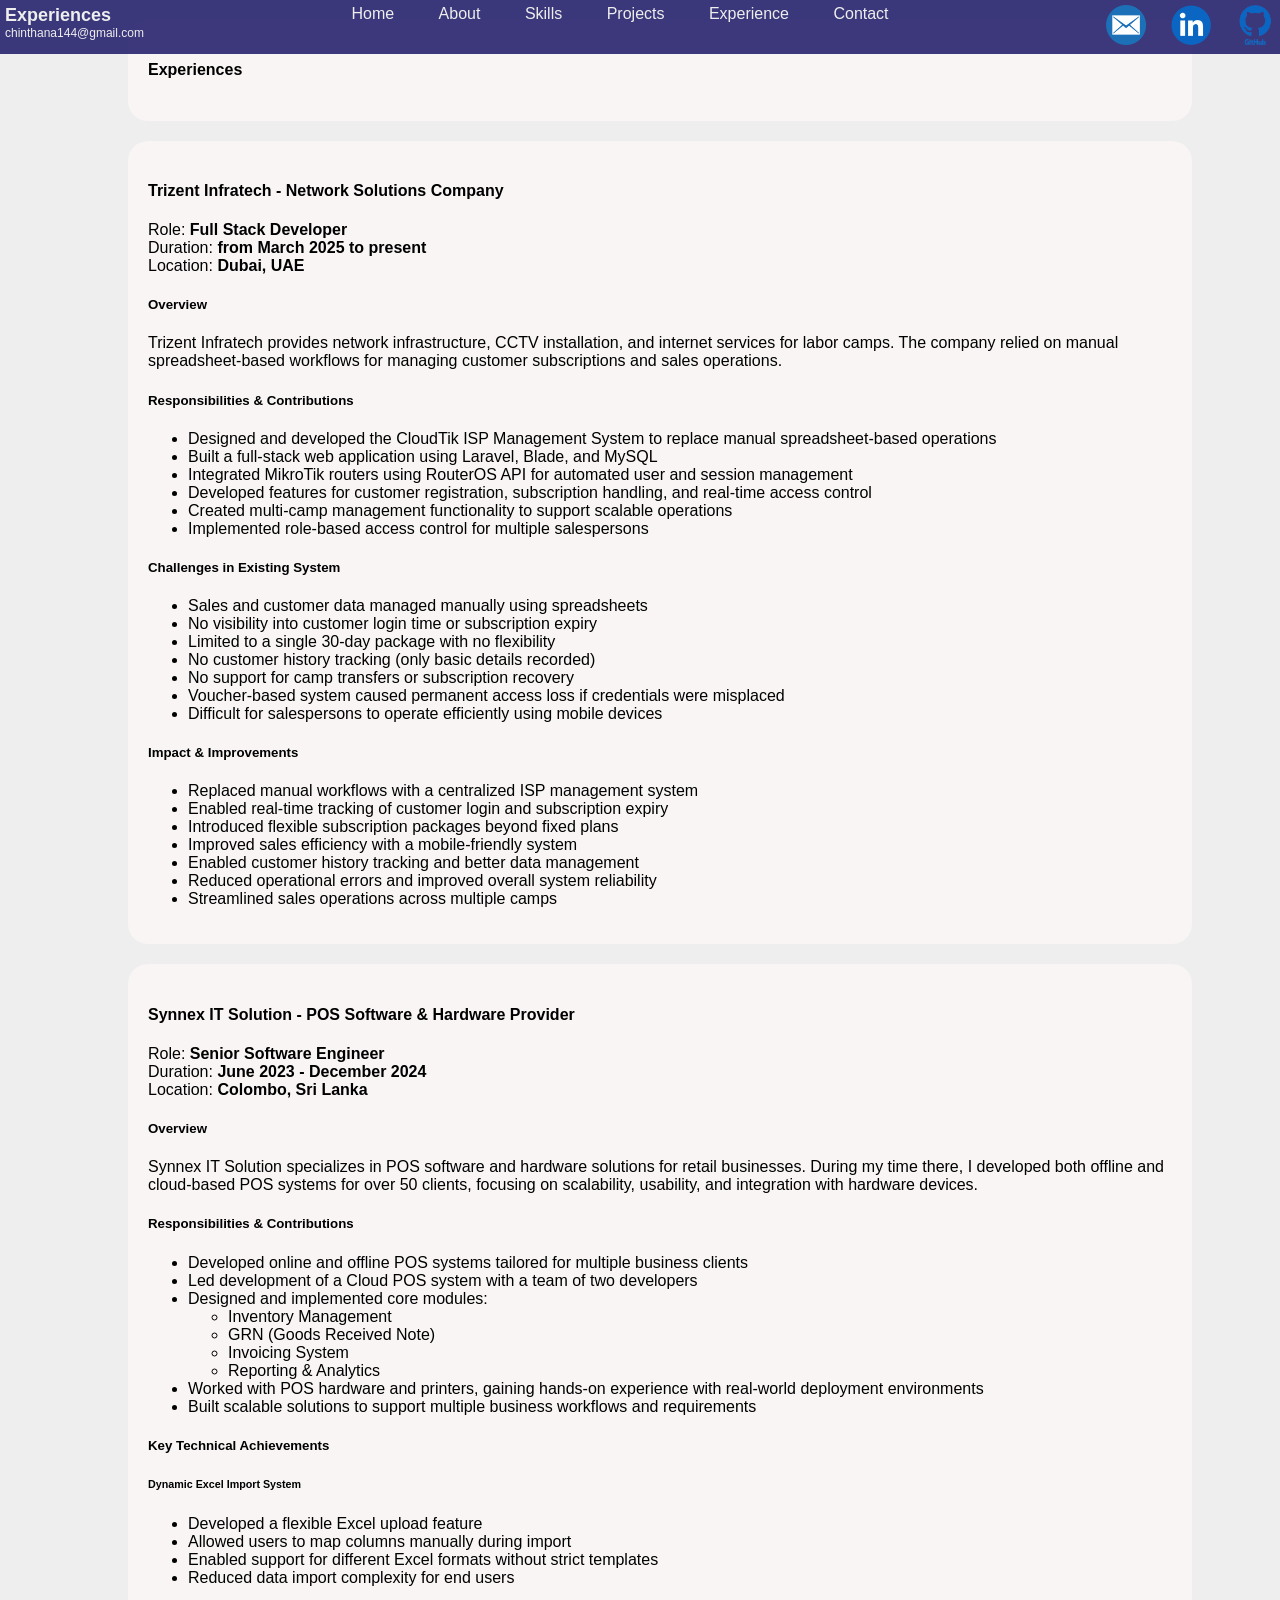
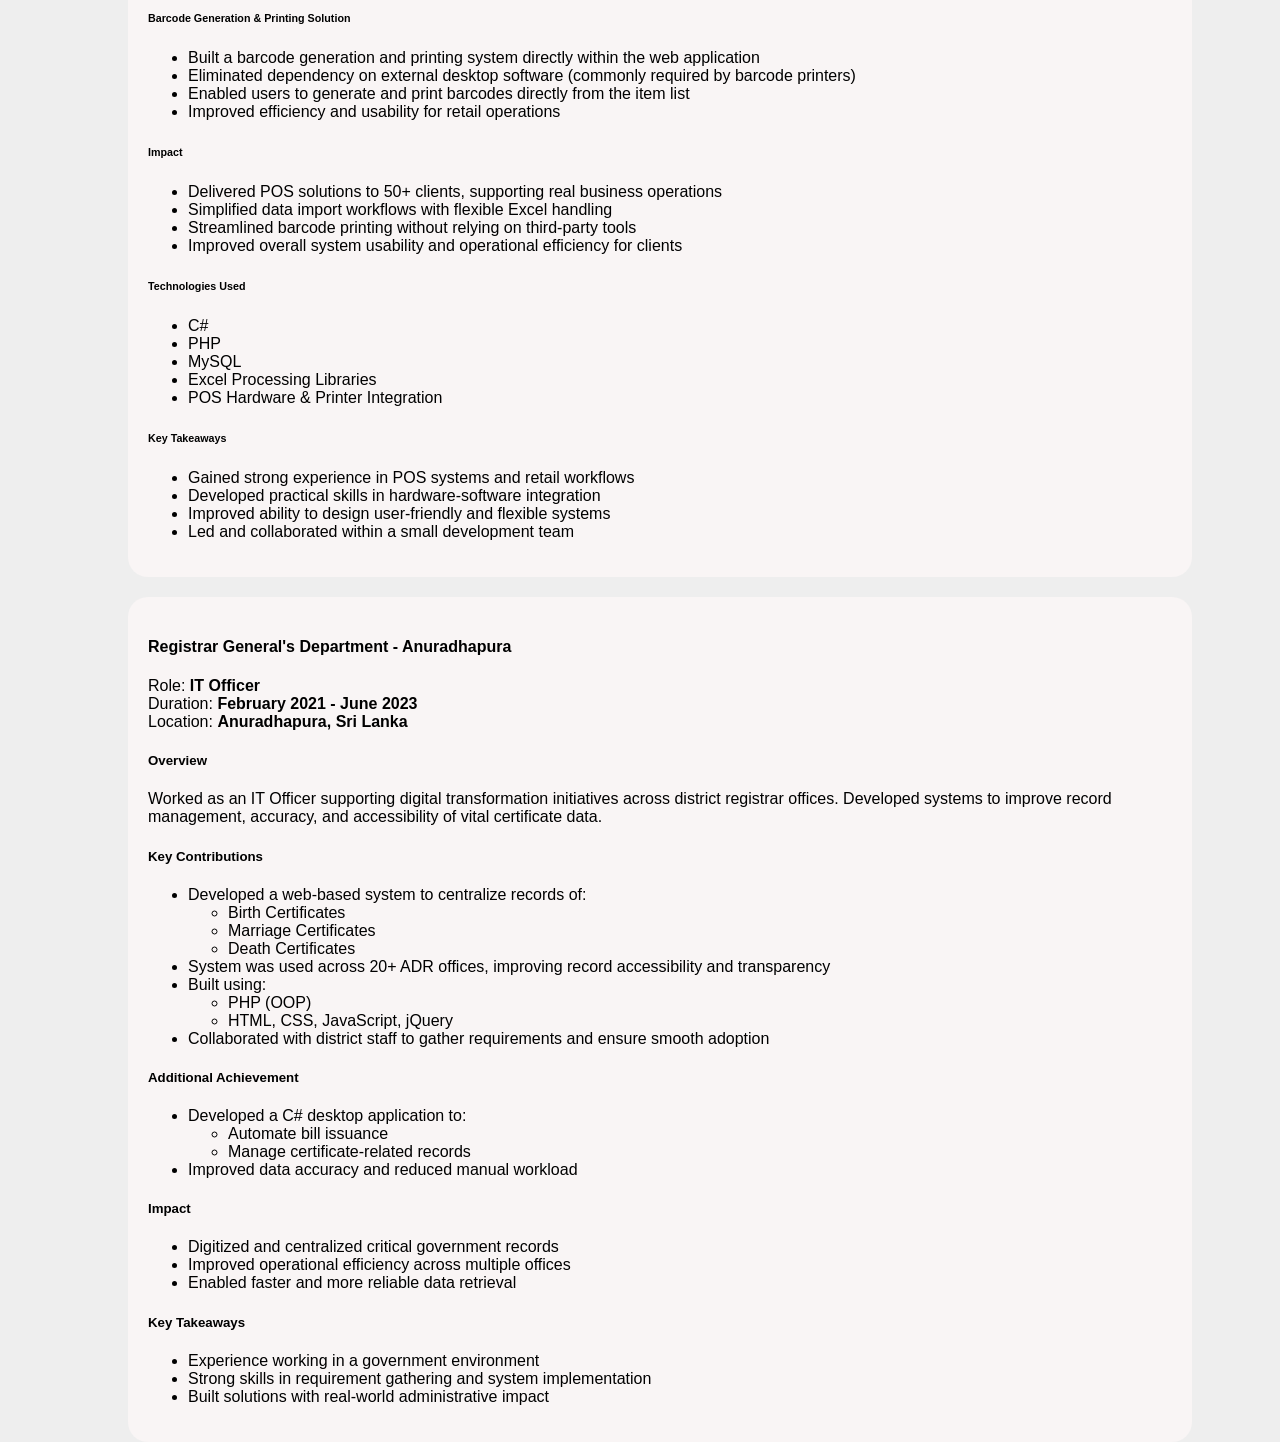
==== experiences.html @ 9c543143 "synnex & government experience" ====
<!DOCTYPE html>
<html lang="en">
<head>
    <meta charset="UTF-8">
    <meta name="viewport" content="width=device-width, initial-scale=1.0">
    <title>Chinthana's Experiences</title>

    <link rel="stylesheet" href="css/style.css">
</head>
<body>
    <!-- navigation bar -->
    <div id="nav_bar">
        <div>
            <h4 style="margin: 0; font-size: 18px;">Experiences</h4>
            <p style="margin: 0; font-size: 12px;">chinthana144@gmail.com</p>
        </div>
        <div>
            <a href="index.html" class="nav_link">Home</a>
            <a href="index.html#sec_about_me" class="nav_link">About</a>
            <a href="index.html#sec_skills" class="nav_link">Skills</a>
            <a href="projects.html" class="nav_link">Projects</a>
            <a href="experiences.html" class="nav_link">Experience</a>
            <a href="index.html#sec_contact" class="nav_link">Contact</a>
        </div>

        <div>
            <a href="mailto:chinthana144@gmail.com" class="nav_icon_link">
                <img src="assets/icons/email_icon.png" alt="linkedin icon">
            </a>
            <a href="https://www.linkedin.com/in/chinthana-edirisinghe-42399321a" class="nav_icon_link">
                <img src="assets/icons/linkedin_logo.png" alt="linkedin icon">
            </a>
            <a href="https://github.com/Chinthana144" class="nav_icon_link">
                <img src="assets/icons/github_logo.png" alt="github icon">
            </a>
        </div>
    </div>

    <section class="section">
         <h4>Experiences</h4>
    </section>

    <!-- trizent Section -->
    <section class="section" id="trizent_infratech">
        <div class="div_experiences">
            <h4>Trizent Infratech - Network Solutions Company</h4>
            <p>
                Role: <b>Full Stack Developer</b> <br>
                Duration: <b>from March 2025 to present</b><br>
                Location: <b>Dubai, UAE</b>
            </p>

            <h5>Overview</h5>
            <p>
                Trizent Infratech provides network infrastructure, CCTV installation, and internet services for labor camps. The company relied on manual spreadsheet-based workflows for managing customer subscriptions and sales operations.
            </p>

            <h5>Responsibilities & Contributions</h5>
            <ul>
                <li>Designed and developed the CloudTik ISP Management System to replace manual spreadsheet-based operations</li>
                <li>Built a full-stack web application using Laravel, Blade, and MySQL</li>
                <li>Integrated MikroTik routers using RouterOS API for automated user and session management</li>
                <li>Developed features for customer registration, subscription handling, and real-time access control</li>
                <li>Created multi-camp management functionality to support scalable operations</li>
                <li>Implemented role-based access control for multiple salespersons</li>
            </ul>

            <h5>Challenges in Existing System</h5>
            <ul>
                <li>Sales and customer data managed manually using spreadsheets</li>
                <li>No visibility into customer login time or subscription expiry</li>
                <li>Limited to a single 30-day package with no flexibility</li>
                <li>No customer history tracking (only basic details recorded)</li>
                <li>No support for camp transfers or subscription recovery</li>
                <li>Voucher-based system caused permanent access loss if credentials were misplaced</li>
                <li>Difficult for salespersons to operate efficiently using mobile devices</li>
            </ul>

            <h5>Impact & Improvements</h5>
            <ul>
                <li>Replaced manual workflows with a centralized ISP management system</li>
                <li>Enabled real-time tracking of customer login and subscription expiry</li>
                <li>Introduced flexible subscription packages beyond fixed plans</li>
                <li>Improved sales efficiency with a mobile-friendly system</li>
                <li>Enabled customer history tracking and better data management</li>
                <li>Reduced operational errors and improved overall system reliability</li>
                <li>Streamlined sales operations across multiple camps</li>
            </ul>
        </div>
    </section>

    <section class="section" id="synnex_pos">
        <div class="div_experience">
            <h4>Synnex IT Solution - POS Software & Hardware Provider</h4>
            <p>
                Role: <b>Senior Software Engineer</b> <br>
                Duration: <b>June 2023 - December 2024</b><br>
                Location: <b>Colombo, Sri Lanka</b>
            </p>

            <h5>Overview</h5>
            <p>
                Synnex IT Solution specializes in POS software and hardware solutions for retail businesses. During my time there, I developed both offline and cloud-based POS systems for over 50 clients, focusing on scalability, usability, and integration with hardware devices.
            </p>

            <h5>Responsibilities & Contributions</h5>
            <ul>
                <li>Developed online and offline POS systems tailored for multiple business clients</li>
                <li>Led development of a Cloud POS system with a team of two developers</li>
                <li>
                    Designed and implemented core modules:
                    <ul>
                        <li>Inventory Management</li>
                        <li>GRN (Goods Received Note)</li>
                        <li>Invoicing System</li>
                        <li>Reporting & Analytics</li>
                    </ul>
                </li>
                <li>Worked with POS hardware and printers, gaining hands-on experience with real-world deployment environments</li>
                <li>Built scalable solutions to support multiple business workflows and requirements</li>
            </ul>

            <h5>Key Technical Achievements</h5>
            <h6>Dynamic Excel Import System</h6>
            <ul>
                <li>Developed a flexible Excel upload feature</li>
                <li>Allowed users to map columns manually during import</li>
                <li>Enabled support for different Excel formats without strict templates</li>
                <li>Reduced data import complexity for end users</li>
            </ul>

            <h6>Barcode Generation & Printing Solution</h6>
            <ul>
                <li>Built a barcode generation and printing system directly within the web application</li>
                <li>Eliminated dependency on external desktop software (commonly required by barcode printers)</li>
                <li>Enabled users to generate and print barcodes directly from the item list</li>
                <li>Improved efficiency and usability for retail operations</li>
            </ul>

            <h6>Impact</h6>
            <ul>
                <li>Delivered POS solutions to 50+ clients, supporting real business operations</li>
                <li>Simplified data import workflows with flexible Excel handling</li>
                <li>Streamlined barcode printing without relying on third-party tools</li>
                <li>Improved overall system usability and operational efficiency for clients</li>
            </ul>

            <h6>Technologies Used</h6>
            <ul>
                <li>C#</li>
                <li>PHP</li>
                <li>MySQL</li>
                <li>Excel Processing Libraries</li>
                <li>POS Hardware & Printer Integration</li>
            </ul>

            <h6>Key Takeaways</h6>
            <ul>
                <li>Gained strong experience in POS systems and retail workflows</li>
                <li>Developed practical skills in hardware-software integration</li>
                <li>Improved ability to design user-friendly and flexible systems</li>
                <li>Led and collaborated within a small development team</li>
            </ul>
        </div>
    </section>

    <section class="section" id="registrar">
        <div class="div_experience">
            <h4>Registrar General's Department - Anuradhapura</h4>
            <p>
                Role: <b>IT Officer</b> <br>
                Duration: <b>February 2021 - June 2023</b><br>
                Location: <b>Anuradhapura, Sri Lanka</b>
            </p>

            <h5>Overview</h5>
            <p>
                Worked as an IT Officer supporting digital transformation initiatives across district registrar offices. Developed systems to improve record management, accuracy, and accessibility of vital certificate data.
            </p>

            <h5>Key Contributions</h5>
            <ul>
                <li>
                    Developed a web-based system to centralize records of:
                    <ul>
                        <li>Birth Certificates</li>
                        <li>Marriage Certificates</li>
                        <li>Death Certificates</li>
                    </ul>
                </li>
                <li>System was used across 20+ ADR offices, improving record accessibility and transparency</li>
                <li>
                    Built using:
                    <ul>
                        <li>PHP (OOP)</li>
                        <li>HTML, CSS, JavaScript, jQuery</li>
                    </ul>
                </li>
                <li>Collaborated with district staff to gather requirements and ensure smooth adoption</li>
            </ul>

            <h5>Additional Achievement</h5>
            <ul>
                <li>
                    Developed a C# desktop application to:
                    <ul>
                        <li>Automate bill issuance</li>
                        <li>Manage certificate-related records</li>
                    </ul>
                </li>
                <li>Improved data accuracy and reduced manual workload</li>
            </ul>

            <h5>Impact</h5>
            <ul>
                <li>Digitized and centralized critical government records</li>
                <li>Improved operational efficiency across multiple offices</li>
                <li>Enabled faster and more reliable data retrieval</li>
            </ul>

            <h5>Key Takeaways</h5>
            <ul>
                <li>Experience working in a government environment</li>
                <li>Strong skills in requirement gathering and system implementation</li>
                <li>Built solutions with real-world administrative impact</li>
            </ul>
        </div>
    </section>

    <script src="js/script.js"></script>
</body>
</html>
---- css/style.css ----
body{
    margin: 0;
    box-sizing: border-box;
    background-color: #eee;
    font-family: Arial, Helvetica, sans-serif;
}

#nav_bar{
    position: fixed;
    width: 100%;
    top: 0;
    display: flex;
    flex-direction: row;
    justify-content: space-between;
    padding: 5px;
    background-color: rgba(19, 15, 97, 0.82);
    color: #eee;
}

.nav_link{
    text-decoration: none;
    color: #eee;
    padding: 20px;
    transition: all 0.4s ease;
}
.nav_link:hover{
    background-color: rgba(39, 39, 161, 1);
}
.nav_icon_link{
    text-decoration: none;
    padding: 0 10px;
}
.nav_icon_link img{
    width: 40px;
    transition: 0.4s ease;
}
.nav_icon_link img:hover{
    transform: scale(1.1);
}

.section{
    width: 80%;
    margin-left: 10%;
    background-color: #f9f5f5;
    margin-top: 20px;
    /* border: 2px solid blue; */
    border-radius: 20px;
    padding: 20px;
    /* box-shadow: 0 10px 5px 0 gray; */
    transition: all 0.4s ease;
}
.section:hover{
    box-shadow: 0 4px 8px 0 gray;
}

/* common card */
.div_card{
    background-color: rgb(63, 63, 177);
    padding: 10px;
    border-radius: 10px;
    color: #efefef;
}


/* hero section */
#sec_hero{
    margin-top: 50px;
}

#div_hero{
    display: flex;
    flex-direction: row;
}
#hero_content{
    font-family: Arial, Helvetica, sans-serif;
    width: 80%;
    display: flex;
    flex-direction: column;
    justify-content: center;
}
.btn_link{
    text-decoration: none;
    color: #111;
    border: 2px solid black;
    padding: 10px 20px;
    border-radius: 10px;
}
#img_hero_profile{
    width: 100%;
    border-radius: 20%;
}
#hero_profile{
    width: 20%;
}

.div_title{
    display: flex;
    flex-direction: row;
    justify-content: space-between;
    padding: 0 10px;
}
.btn_primary{
    border: none;
    background-color: #007bff;
    color: #eee;
    padding: 5px 10px;
    border-radius: 5px;
}

/* --- skills section --- */
#sec_skills{
    margin-top: 20px;
    /* border: 2px solid blue; */
    border-radius: 20px;
    padding: 20px;
}

/* --- Image gallery --- */
.gallery {
  max-width: 800px;
  margin: auto;
  text-align: center;
}

.main-image img {
  width: 100%;
  border-radius: 10px;
  transition: opacity 0.3s ease-in-out;
  opacity: 1;
}

.main-image img.fade-out {
  opacity: 0;
}

#imageCaption {
  margin-top: 10px;
  font-size: 14px;
  color: #555;
}

.thumbnails {
  display: flex;
  gap: 10px;
  margin-top: 15px;
  justify-content: center;
  flex-wrap: wrap;
}

.thumbnails img {
  width: 100px;
  height: 70px;
  object-fit: cover;
  cursor: pointer;
  border-radius: 6px;
  opacity: 0.7;
  transition: 0.4s ease-in-out;
}

.thumbnails img:hover {
  opacity: 1;
  transform: scale(1.05);
}

.thumbnails img.active {
  border: 2px solid #007bff;
  opacity: 1;
}

/* --- footer --- */
#footer{
    position: fixed;
    bottom: 0;
    right: 5px;
    z-index: 100;
    font-size: 11px;
}
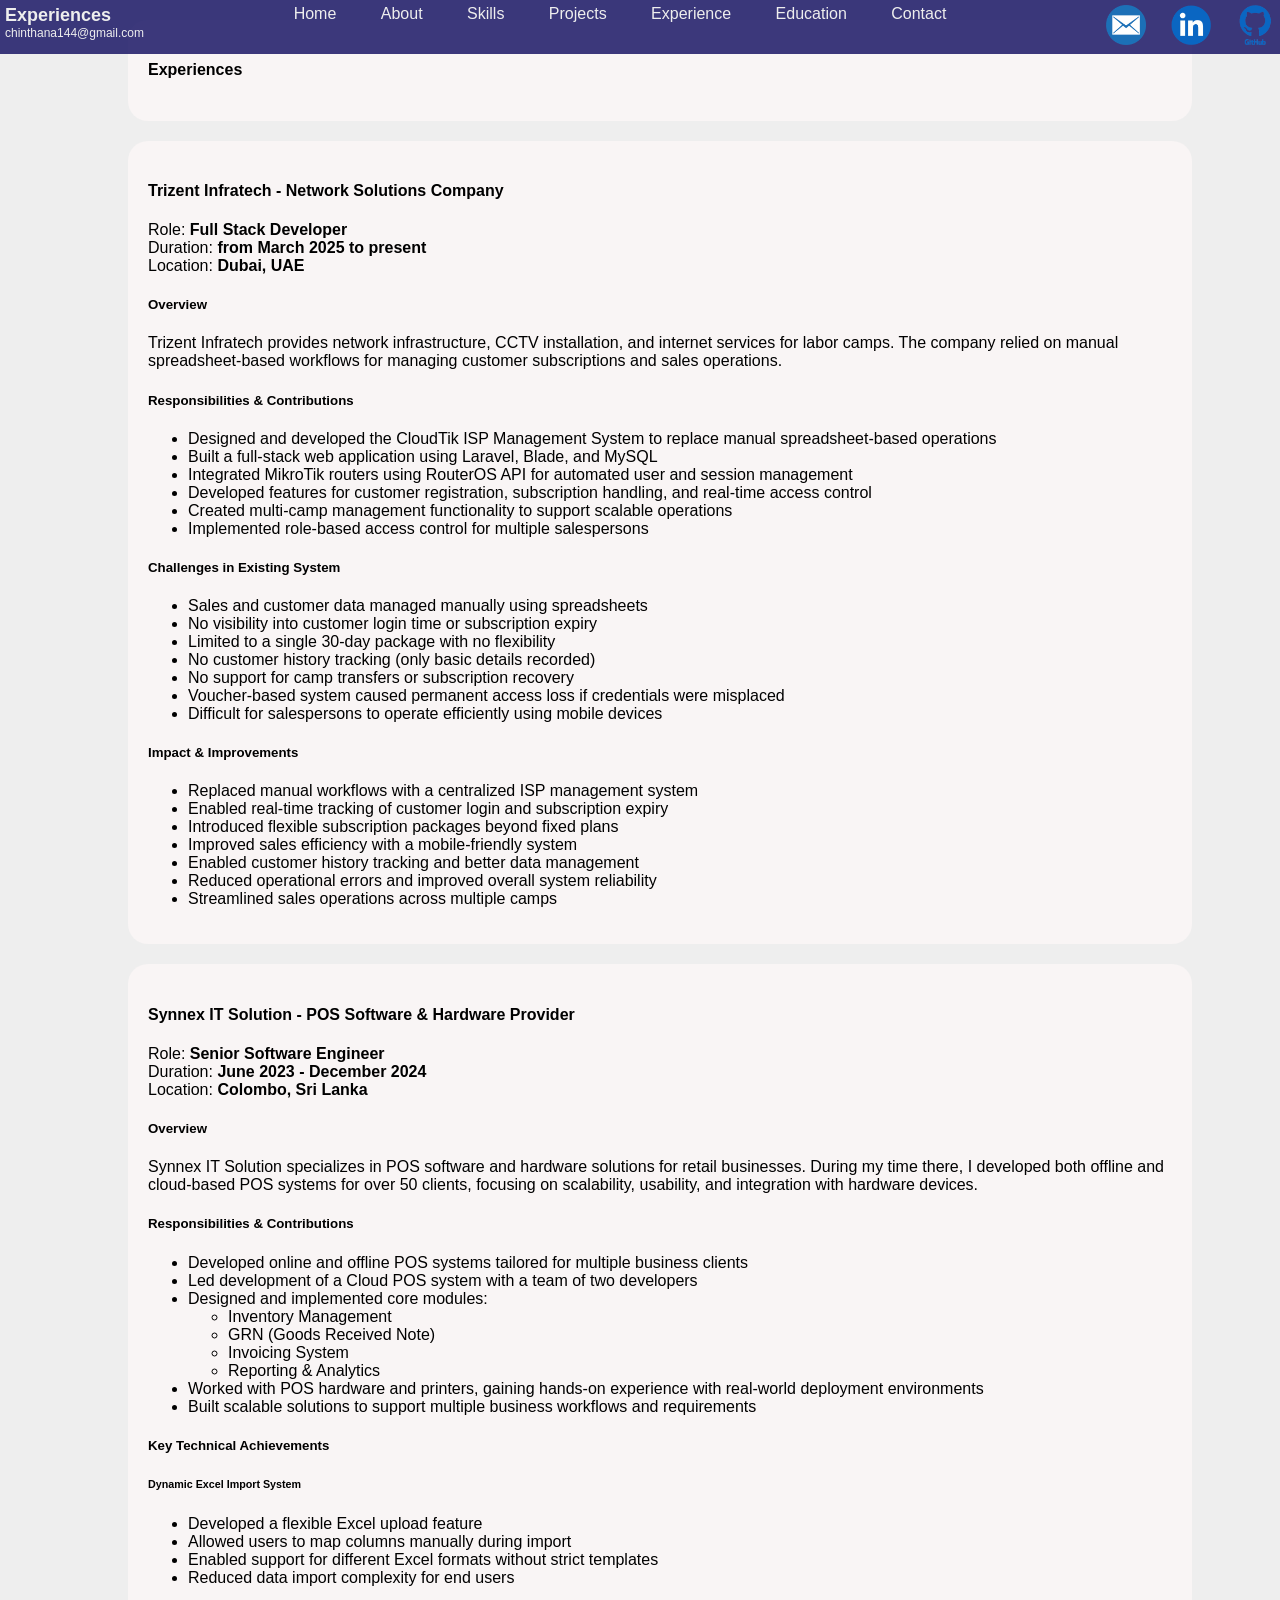
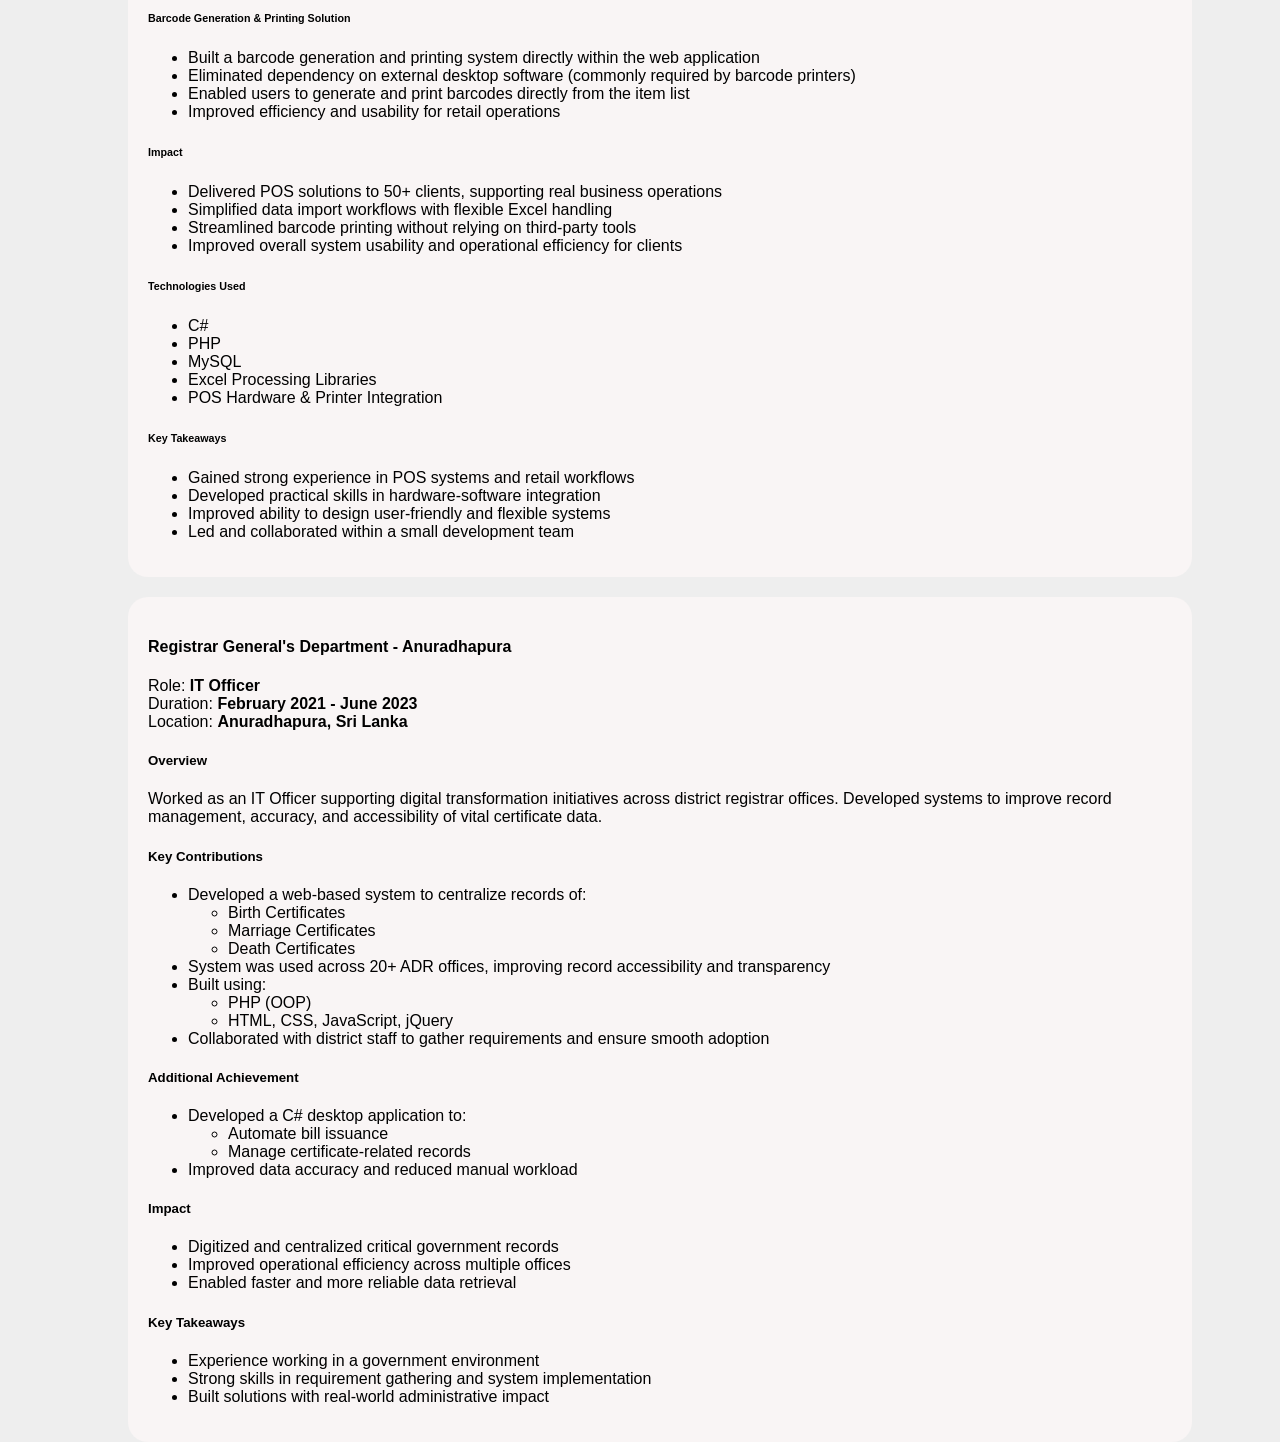
==== commit d766630d: "github links" ====
--- a/experiences.html
+++ b/experiences.html
@@ -20,6 +20,7 @@
             <a href="index.html#sec_skills" class="nav_link">Skills</a>
             <a href="projects.html" class="nav_link">Projects</a>
             <a href="experiences.html" class="nav_link">Experience</a>
+            <a href="index.html#sec_education" class="nav_link">Education</a>
             <a href="index.html#sec_contact" class="nav_link">Contact</a>
         </div>
 
--- a/css/style.css
+++ b/css/style.css
@@ -66,6 +66,11 @@
 #sec_hero{
     margin-top: 50px;
 }
+#img_cover_image{
+    position: absolute;
+    opacity: 0.3;
+    border-radius: 10px;
+}
 
 #div_hero{
     display: flex;
@@ -84,7 +89,13 @@
     border: 2px solid black;
     padding: 10px 20px;
     border-radius: 10px;
+    cursor: pointer;
+    transition: all 0.4s ease;
 }
+.btn_link:hover{
+    background-color: rgba(20, 15, 97, 0.3);
+}
+
 #img_hero_profile{
     width: 100%;
     border-radius: 20%;
@@ -104,7 +115,11 @@
     background-color: #007bff;
     color: #eee;
     padding: 5px 10px;
-    border-radius: 5px;
+    cursor: pointer;
+    border-radius: 5px;transition: all 0.4s ease;
+}
+.btn_primary:hover{
+    background-color: #0467d0;
 }
 
 /* --- skills section --- */
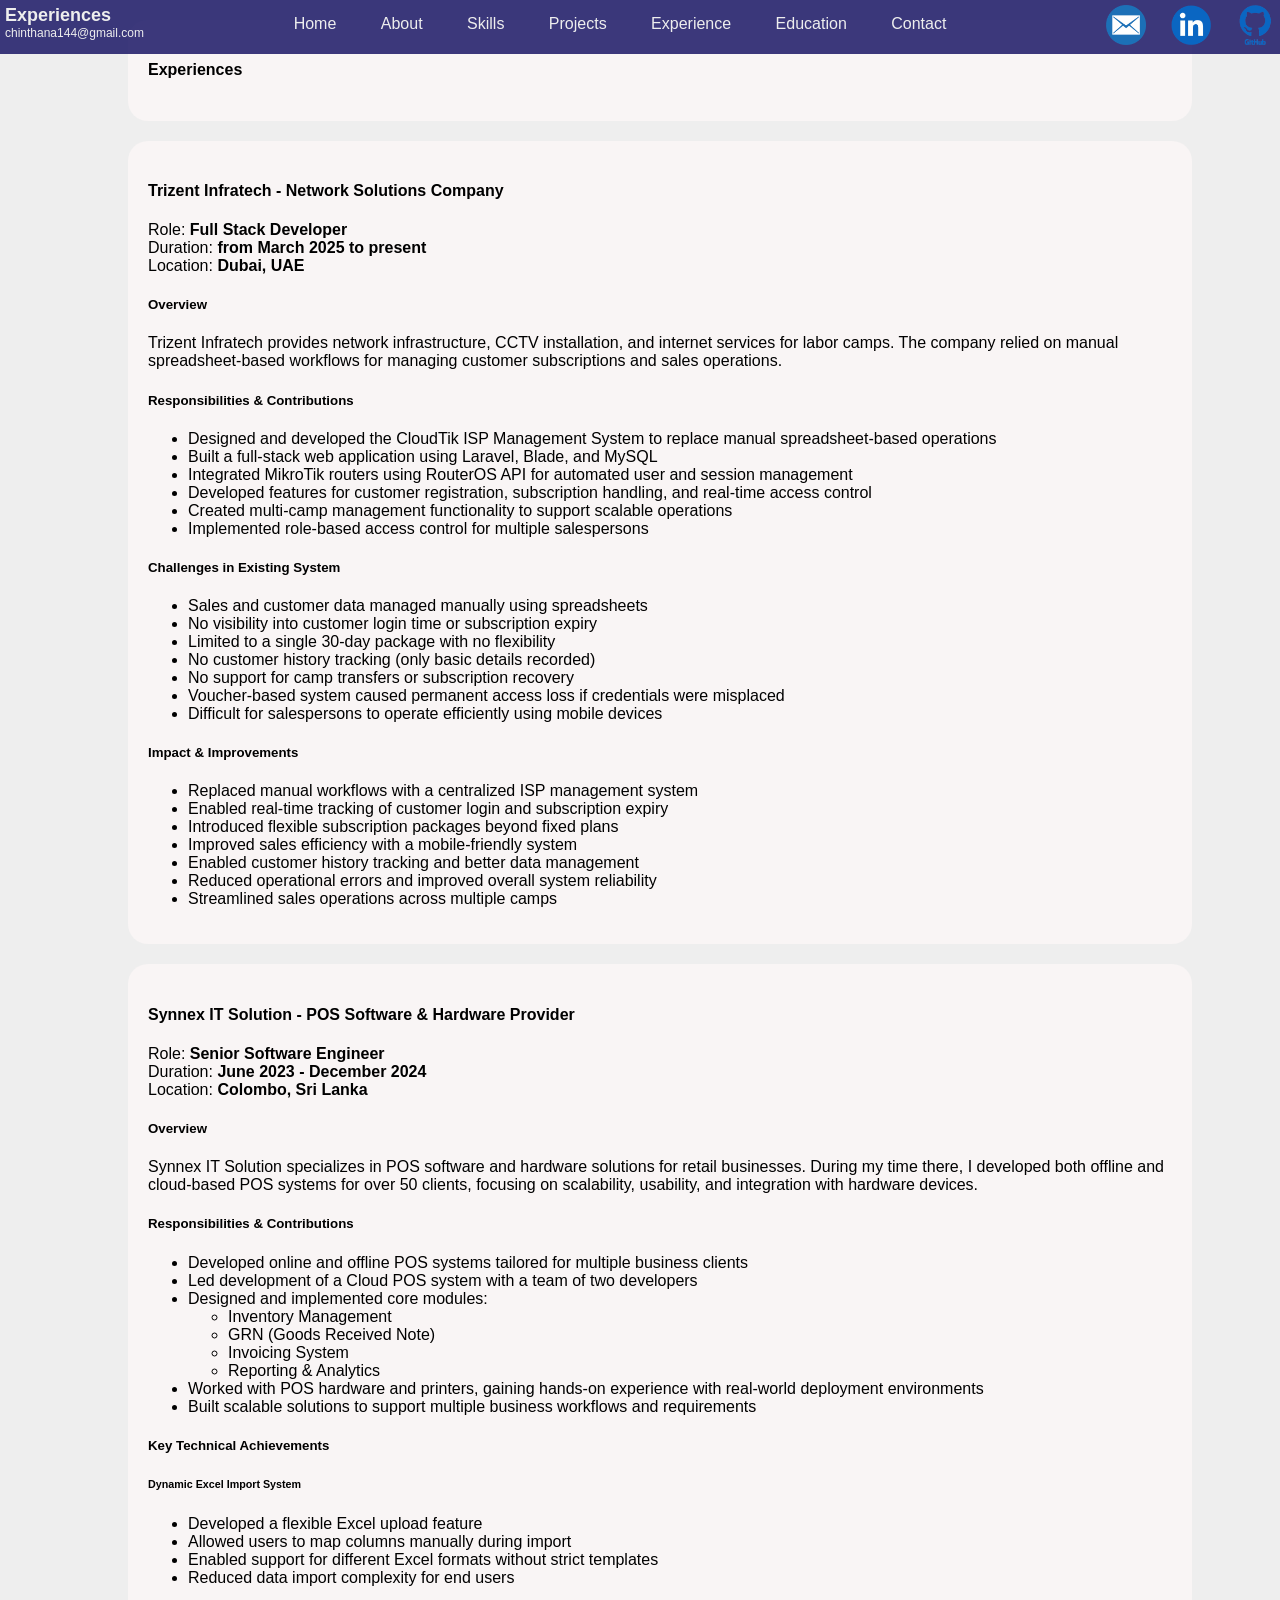
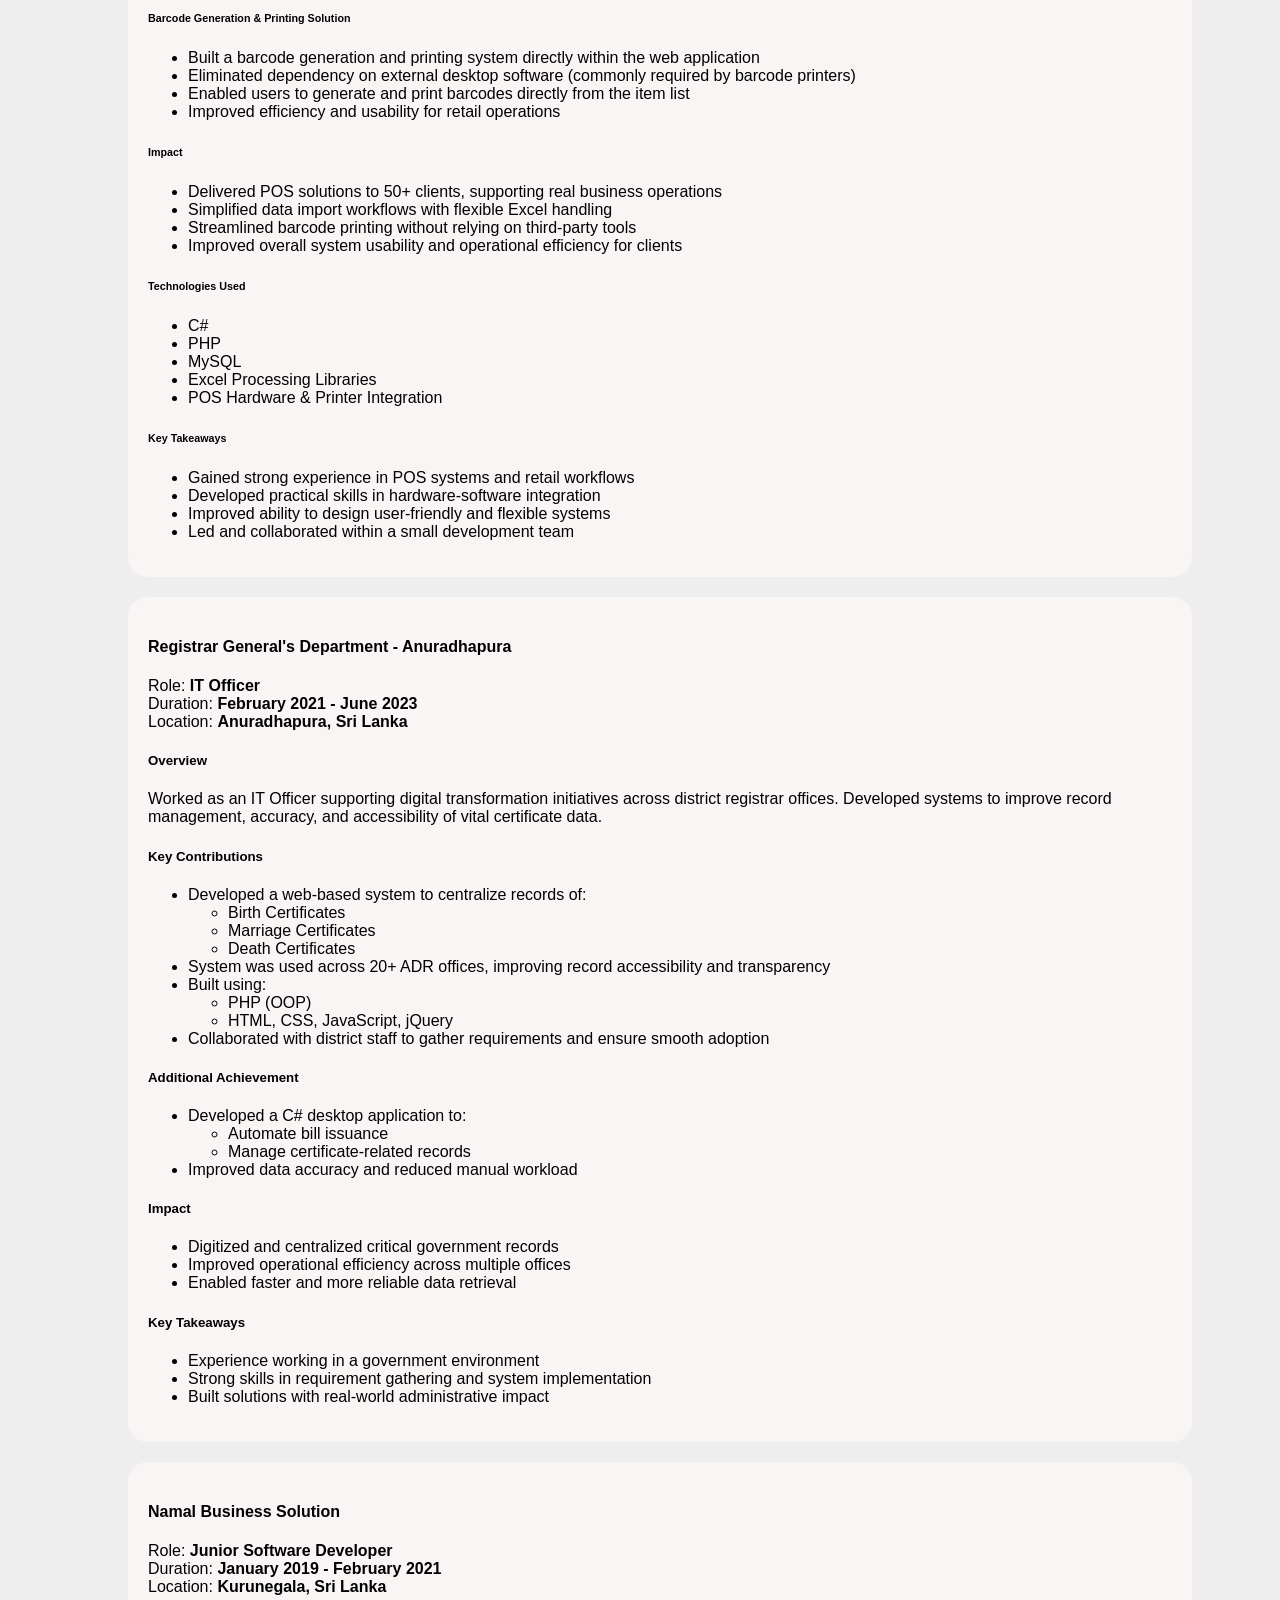
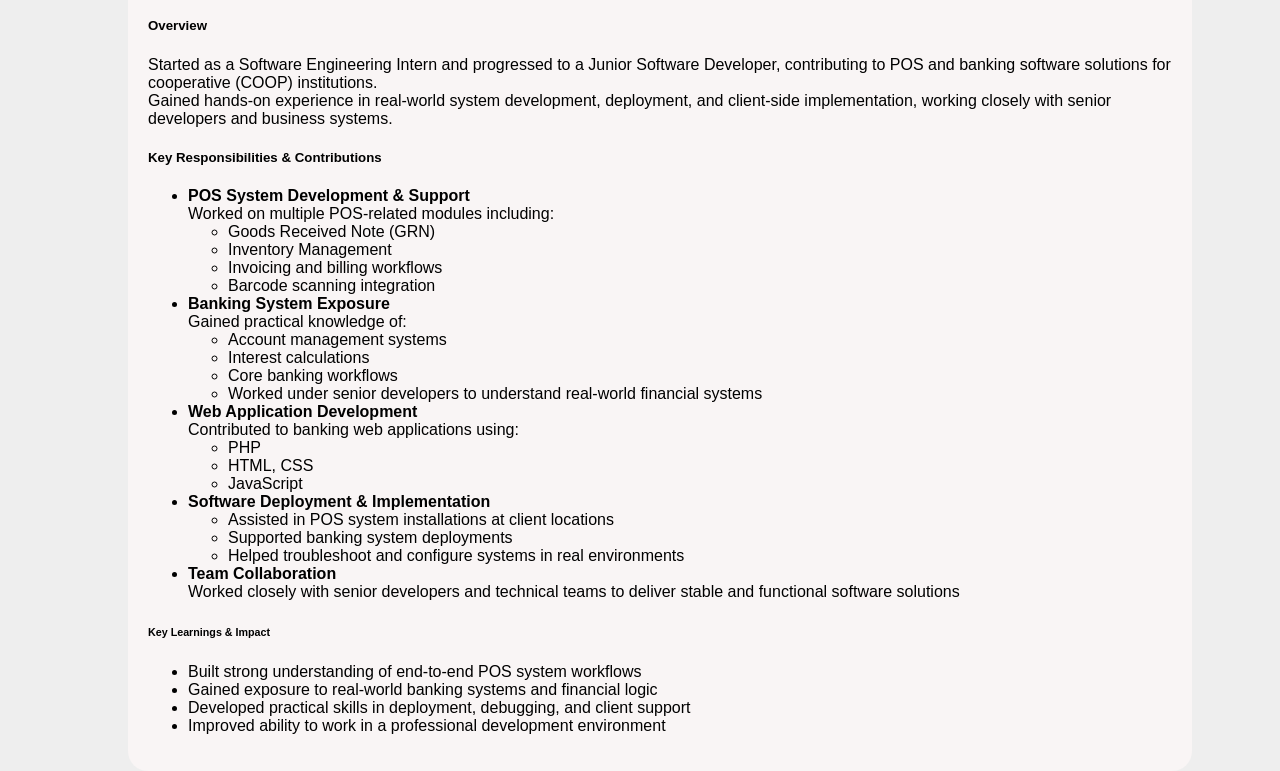
==== commit 181253f8: "reponsive design" ====
--- a/experiences.html
+++ b/experiences.html
@@ -10,11 +10,13 @@
 <body>
     <!-- navigation bar -->
     <div id="nav_bar">
-        <div>
+        <button id="btn_menu" onclick="toggleNavBar()">Menu</button>
+
+        <div id="nav_title">
             <h4 style="margin: 0; font-size: 18px;">Experiences</h4>
             <p style="margin: 0; font-size: 12px;">chinthana144@gmail.com</p>
         </div>
-        <div>
+        <div id="nav_items">
             <a href="index.html" class="nav_link">Home</a>
             <a href="index.html#sec_about_me" class="nav_link">About</a>
             <a href="index.html#sec_skills" class="nav_link">Skills</a>
@@ -24,7 +26,7 @@
             <a href="index.html#sec_contact" class="nav_link">Contact</a>
         </div>
 
-        <div>
+        <div id="nav_ref">
             <a href="mailto:chinthana144@gmail.com" class="nav_icon_link">
                 <img src="assets/icons/email_icon.png" alt="linkedin icon">
             </a>
@@ -228,6 +230,78 @@
         </div>
     </section>
 
+    <!-- Namal business solutions -->
+    <section class="section" >
+        <div class="div_experience">
+            <h4>Namal Business Solution</h4>
+            <p>
+                Role: <b>Junior Software Developer</b> <br>
+                Duration: <b>January 2019 - February 2021</b><br>
+                Location: <b>Kurunegala, Sri Lanka</b>
+            </p>
+
+            <h5>Overview</h5>
+            <p>
+                Started as a Software Engineering Intern and progressed to a Junior Software Developer, contributing to POS and banking software solutions for cooperative (COOP) institutions.
+                <br>
+                Gained hands-on experience in real-world system development, deployment, and client-side implementation, working closely with senior developers and business systems.
+            </p>
+
+            <h5>Key Responsibilities & Contributions</h5>
+            <ul>
+                <li>
+                    <b>POS System Development & Support</b><br>
+                    Worked on multiple POS-related modules including:
+                    <ul>
+                        <li>Goods Received Note (GRN)</li>
+                        <li>Inventory Management</li>
+                        <li>Invoicing and billing workflows</li>
+                        <li>Barcode scanning integration</li>
+                    </ul>
+                </li>
+                <li>
+                    <b>Banking System Exposure</b><br>
+                    Gained practical knowledge of:
+                    <ul>
+                        <li>Account management systems</li>
+                        <li>Interest calculations</li>
+                        <li>Core banking workflows</li>
+                        <li>Worked under senior developers to understand real-world financial systems</li>
+                    </ul>
+                </li>
+                <li>
+                    <b>Web Application Development</b> <br>
+                    Contributed to banking web applications using:
+                    <ul>
+                        <li>PHP</li>
+                        <li>HTML, CSS</li>
+                        <li>JavaScript</li>
+                    </ul>
+                </li>
+                <li>
+                    <b>Software Deployment & Implementation</b>
+                    <ul>
+                        <li>Assisted in POS system installations at client locations</li>
+                        <li>Supported banking system deployments</li>
+                        <li>Helped troubleshoot and configure systems in real environments</li>
+                    </ul>
+                </li>
+                <li>
+                    <b>Team Collaboration</b><br>
+                    Worked closely with senior developers and technical teams to deliver stable and functional software solutions
+                </li>
+            </ul>
+
+            <h6>Key Learnings & Impact</h6>
+            <ul>
+                <li>Built strong understanding of end-to-end POS system workflows
+                <li>Gained exposure to real-world banking systems and financial logic
+                <li>Developed practical skills in deployment, debugging, and client support
+                <li>Improved ability to work in a professional development environment</li>
+            </ul>
+        </div>
+    </section>
+
     <script src="js/script.js"></script>
 </body>
 </html>
--- a/css/style.css
+++ b/css/style.css
@@ -16,11 +16,20 @@
     background-color: rgba(19, 15, 97, 0.82);
     color: #eee;
 }
-
+#btn_menu{
+    display: none;
+    border: none;
+    background-color: #0467d0;
+    color: #eee;
+    border-radius: 5px;
+}
+#nav_items{
+    margin-top: 10px;
+}
 .nav_link{
     text-decoration: none;
     color: #eee;
-    padding: 20px;
+    padding: 10px 20px;
     transition: all 0.4s ease;
 }
 .nav_link:hover{
@@ -70,6 +79,7 @@
     position: absolute;
     opacity: 0.3;
     border-radius: 10px;
+    overflow: hidden;
 }
 
 #div_hero{
@@ -189,4 +199,65 @@
     right: 5px;
     z-index: 100;
     font-size: 11px;
-}+}
+
+/* --- Responsive Design --- */
+@media (max-width: 600px){
+    /* navigation bar */
+    #nav_title{
+        display: block;
+        justify-content: end;
+        text-align: end;
+    }
+    #nav_ref{
+        display: none;
+    }
+    #btn_menu{
+        display: block;
+    }
+    #nav_items{
+        display: none;
+        position: fixed;
+        right: 0;
+        top: 0;
+        margin-top: 0;
+        width: 40%;
+        background-color: rgba(19, 15, 97, 1);
+        z-index: 300;
+    }
+    .nav_link{
+        text-decoration: none;
+        color: #eee;
+        padding: 10px;
+        transition: all 0.4s ease;
+    }
+
+    #img_cover_image{
+        display: none;
+    }
+    .section{
+        width: 100%;
+        margin: 10px 0;
+    }
+
+    .gallery{
+        width: 90%;
+        margin-left: 5%;
+    }
+    .thumbnails{
+        display: flex;
+        flex-direction: row;
+        flex-wrap: nowrap;
+        overflow-x: scroll;
+        justify-content: start;
+    }
+    .thumbnails img{
+        width: 60px;
+        height: auto;
+    }
+
+    #sec_projects{
+        display: flex;
+        flex-direction: column;
+    }
+}/* responsive for mobile */
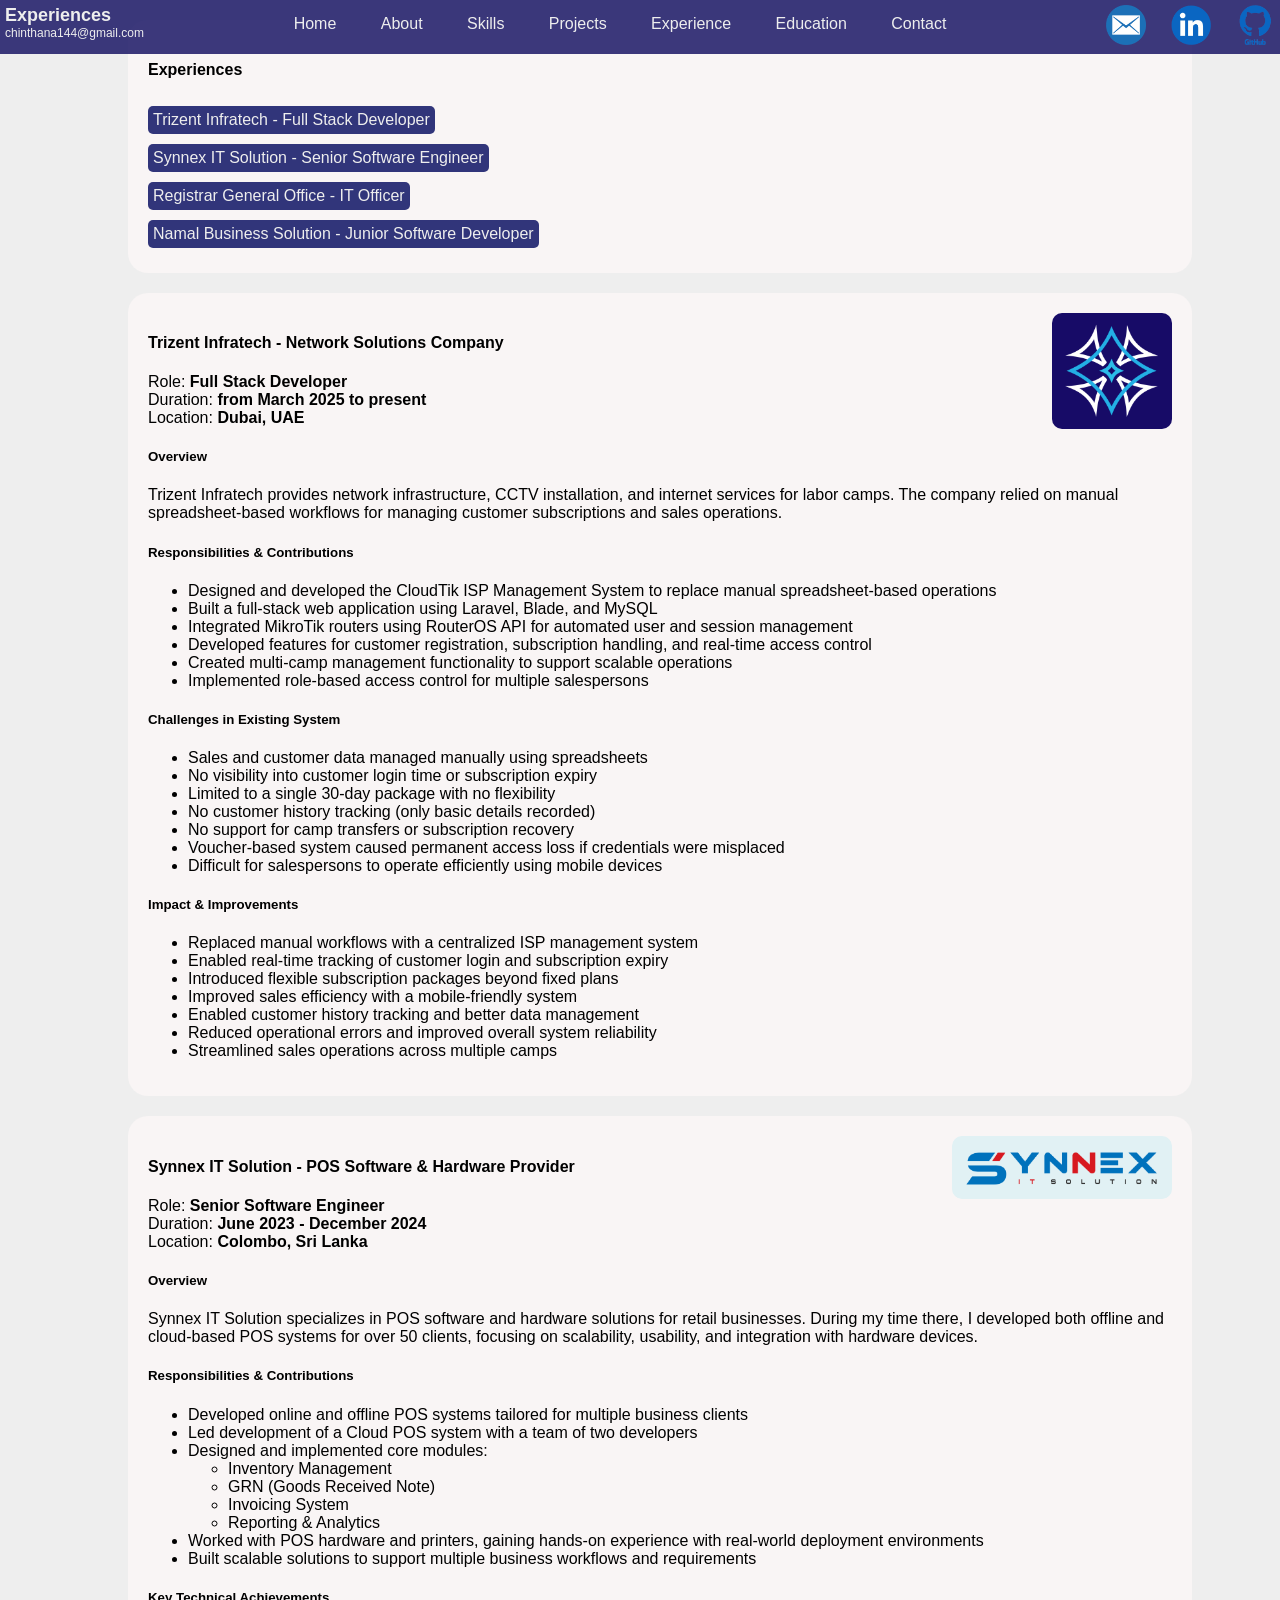
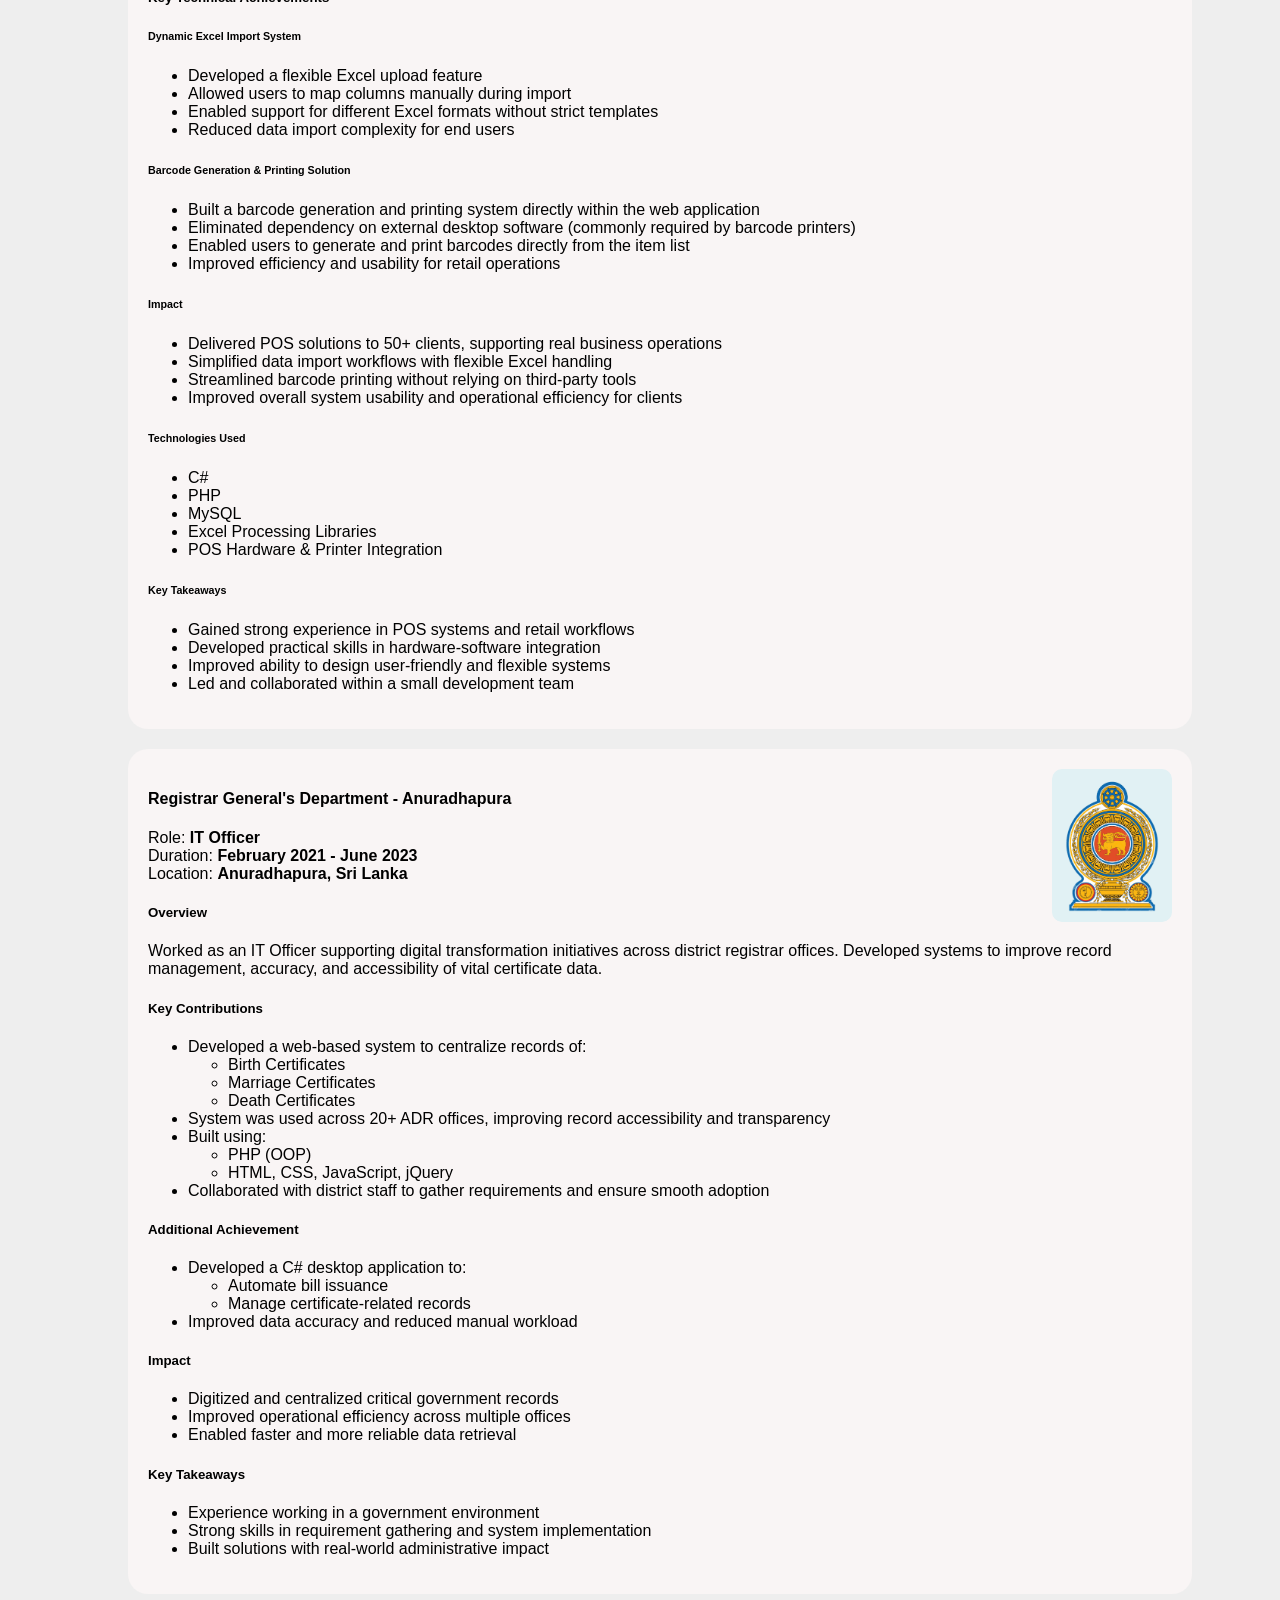
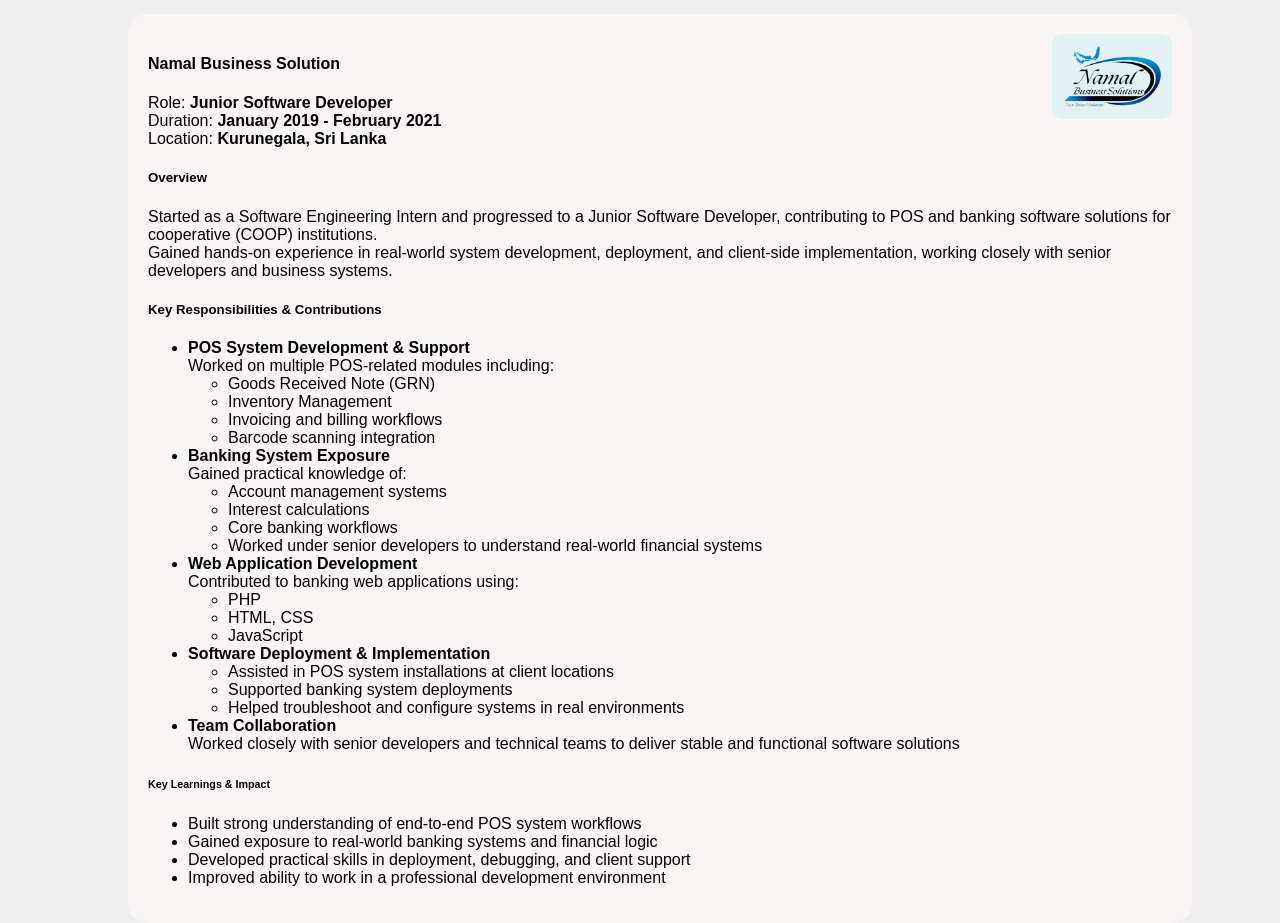
==== commit a0475bf2: "company & education logos" ====
--- a/experiences.html
+++ b/experiences.html
@@ -41,12 +41,22 @@
 
     <section class="section">
          <h4>Experiences</h4>
+
+         <div class="div_project_links" style="margin-top: 10px;">
+            <a href="#trizent_infratech" class="experience_list_item">Trizent Infratech - Full Stack Developer</a>
+            <a href="#synnex_it_solution" class="experience_list_item">Synnex IT Solution - Senior Software Engineer</a>
+            <a href="#registrar_general" class="experience_list_item">Registrar General Office - IT Officer</a>
+            <a href="#namal_business_solution" class="experience_list_item">Namal Business Solution - Junior Software Developer</a>
+        </div>
     </section>
 
     <!-- trizent Section -->
     <section class="section" id="trizent_infratech">
         <div class="div_experiences">
             <h4>Trizent Infratech - Network Solutions Company</h4>
+
+            <img src="assets/images/companies/tirzent_logo.png" alt="" class="img_company_logo" style="background-color: rgb(23, 11, 103);">
+            
             <p>
                 Role: <b>Full Stack Developer</b> <br>
                 Duration: <b>from March 2025 to present</b><br>
@@ -92,9 +102,13 @@
         </div>
     </section>
 
-    <section class="section" id="synnex_pos">
+    <section class="section" id="synnex_it_solution">
         <div class="div_experience">
+            
             <h4>Synnex IT Solution - POS Software & Hardware Provider</h4>
+
+            <img src="assets/images/companies/synnex_logo.png" alt="" class="img_company_logo" style="width: 200px; background-color: rgb(225, 241, 244);">
+            
             <p>
                 Role: <b>Senior Software Engineer</b> <br>
                 Duration: <b>June 2023 - December 2024</b><br>
@@ -167,9 +181,12 @@
         </div>
     </section>
 
-    <section class="section" id="registrar">
+    <section class="section" id="registrar_general">
         <div class="div_experience">
+            
             <h4>Registrar General's Department - Anuradhapura</h4>
+            <img src="assets/images/companies/gov_logo.png" alt="" class="img_company_logo" style="background-color: rgb(225, 241, 244);">
+
             <p>
                 Role: <b>IT Officer</b> <br>
                 Duration: <b>February 2021 - June 2023</b><br>
@@ -231,9 +248,12 @@
     </section>
 
     <!-- Namal business solutions -->
-    <section class="section" >
+    <section class="section" id="namal_business_solution">
         <div class="div_experience">
+           
             <h4>Namal Business Solution</h4>
+            <img src="assets/images/companies/namal_system_logo.png" alt="" class="img_company_logo" style="background-color: rgb(225, 241, 244);">
+
             <p>
                 Role: <b>Junior Software Developer</b> <br>
                 Duration: <b>January 2019 - February 2021</b><br>
--- a/css/style.css
+++ b/css/style.css
@@ -15,6 +15,7 @@
     padding: 5px;
     background-color: rgba(19, 15, 97, 0.82);
     color: #eee;
+    z-index: 1000;
 }
 #btn_menu{
     display: none;
@@ -48,6 +49,7 @@
 }
 
 .section{
+    position: relative;
     width: 80%;
     margin-left: 10%;
     background-color: #f9f5f5;
@@ -70,7 +72,6 @@
     color: #efefef;
 }
 
-
 /* hero section */
 #sec_hero{
     margin-top: 50px;
@@ -199,6 +200,42 @@
     right: 5px;
     z-index: 100;
     font-size: 11px;
+}
+
+/* --- project section --- */
+.div_project_links{
+    display: flex;
+    flex-direction: column;
+}
+.div_project_links a{
+    text-decoration: none;
+    color: #eee;
+    margin: 5px 0;
+    width: fit-content;
+}
+
+/* --- Experience Page --- */
+.img_company_logo{
+    position: absolute;
+    width: 100px;
+    right: 20px;
+    top: 20px;
+    padding: 10px;
+    border-radius: 10px;
+}
+.experience_list_item{
+    padding: 5px;
+    border-radius: 5px;
+    background-color: #31357a;
+    transition: all 0.4s ease;
+}
+.experience_list_item:hover{
+    background-color: #303ea6;
+}
+
+/* --- Education Section --- */
+.img_education_logo{
+    width: 100px;
 }
 
 /* --- Responsive Design --- */
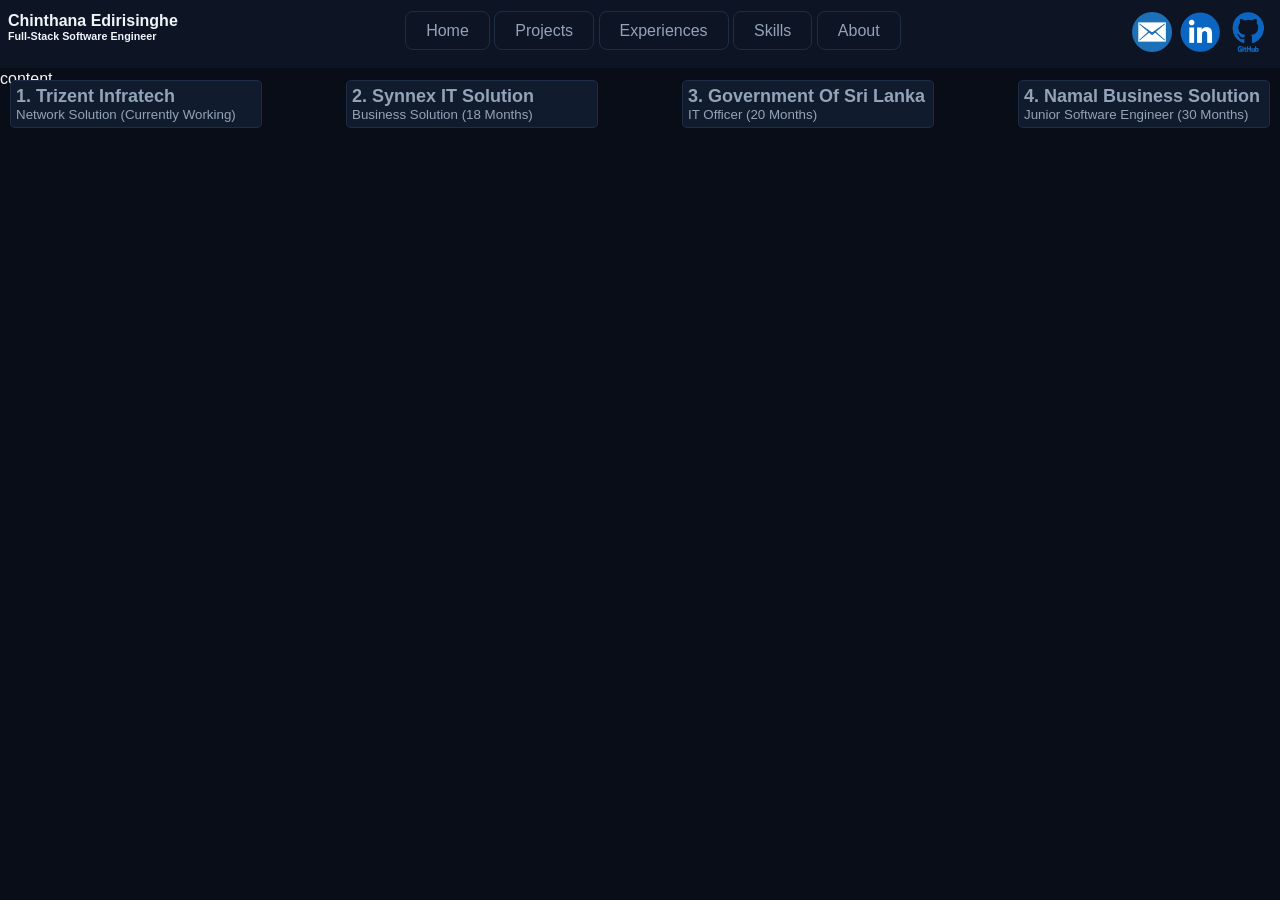
==== commit c1b69865: "experience initialized" ====
--- a/experiences.html
+++ b/experiences.html
@@ -3,32 +3,27 @@
 <head>
     <meta charset="UTF-8">
     <meta name="viewport" content="width=device-width, initial-scale=1.0">
-    <title>Chinthana's Experiences</title>
+    <title>Chinthana Edirisinghe</title>
 
-    <link rel="stylesheet" href="css/style.css">
+    <link rel="stylesheet" href="css/nav-style.css">
+    <link rel="stylesheet" href="css/experience_style.css">
 </head>
 <body>
-    <!-- navigation bar -->
-    <div id="nav_bar">
-        <button id="btn_menu" onclick="toggleNavBar()">Menu</button>
-
-        <div id="nav_title">
-            <h4 style="margin: 0; font-size: 18px;">Experiences</h4>
-            <p style="margin: 0; font-size: 12px;">chinthana144@gmail.com</p>
+    <div id="navbar">
+        <div>
+            <h4>Chinthana Edirisinghe</h4>
+            <h6>Full-Stack Software Engineer</h6>
         </div>
-        <div id="nav_items">
-            <a href="index.html" class="nav_link">Home</a>
-            <a href="index.html#sec_about_me" class="nav_link">About</a>
-            <a href="index.html#sec_skills" class="nav_link">Skills</a>
-            <a href="projects.html" class="nav_link">Projects</a>
-            <a href="experiences.html" class="nav_link">Experience</a>
-            <a href="index.html#sec_education" class="nav_link">Education</a>
-            <a href="index.html#sec_contact" class="nav_link">Contact</a>
+        <div id="nav-items">
+            <a href="#" class="nav-item-links">Home</a>
+            <a href="projects.html" class="nav-item-links">Projects</a>
+            <a href="experiences.html" class="nav-item-links">Experiences</a>
+            <a href="#" class="nav-item-links">Skills</a>
+            <a href="#" class="nav-item-links">About</a>
         </div>
-
-        <div id="nav_ref">
+        <div id="nav_contact">
             <a href="mailto:chinthana144@gmail.com" class="nav_icon_link">
-                <img src="assets/icons/email_icon.png" alt="linkedin icon">
+                <img src="assets/icons/email_icon.png" alt="email icon">
             </a>
             <a href="https://www.linkedin.com/in/chinthana-edirisinghe-42399321a" class="nav_icon_link">
                 <img src="assets/icons/linkedin_logo.png" alt="linkedin icon">
@@ -39,289 +34,42 @@
         </div>
     </div>
 
-    <section class="section">
-         <h4>Experiences</h4>
+    <div id="div_top_space"></div>
 
-         <div class="div_project_links" style="margin-top: 10px;">
-            <a href="#trizent_infratech" class="experience_list_item">Trizent Infratech - Full Stack Developer</a>
-            <a href="#synnex_it_solution" class="experience_list_item">Synnex IT Solution - Senior Software Engineer</a>
-            <a href="#registrar_general" class="experience_list_item">Registrar General Office - IT Officer</a>
-            <a href="#namal_business_solution" class="experience_list_item">Namal Business Solution - Junior Software Developer</a>
-        </div>
-    </section>
+    <div id="exp_navbar">
+        <button>
+            <div>
+                <h6 class="btn_title">1. Trizent Infratech</h6>
+                <p>Network Solution (Currently Working)</p>
+            </div>
+        </button>
 
-    <!-- trizent Section -->
-    <section class="section" id="trizent_infratech">
-        <div class="div_experiences">
-            <h4>Trizent Infratech - Network Solutions Company</h4>
+        <button>
+            <div>
+                <h6 class="btn_title">2. Synnex IT Solution</h6>
+                <p>Business Solution (18 Months)</p>
+            </div>
+        </button>
 
-            <img src="assets/images/companies/tirzent_logo.png" alt="" class="img_company_logo" style="background-color: rgb(23, 11, 103);">
-            
-            <p>
-                Role: <b>Full Stack Developer</b> <br>
-                Duration: <b>from March 2025 to present</b><br>
-                Location: <b>Dubai, UAE</b>
-            </p>
+        <button>
+            <div>
+                <h6 class="btn_title">3. Government Of Sri Lanka</h6>
+                <p>IT Officer (20 Months)</p>
+            </div>
+        </button>
 
-            <h5>Overview</h5>
-            <p>
-                Trizent Infratech provides network infrastructure, CCTV installation, and internet services for labor camps. The company relied on manual spreadsheet-based workflows for managing customer subscriptions and sales operations.
-            </p>
+        <button>
+            <div>
+                <h6 class="btn_title">4. Namal Business Solution</h6>
+                <p>Junior Software Engineer (30 Months)</p>
+            </div>
+        </button>
+    </div>
 
-            <h5>Responsibilities & Contributions</h5>
-            <ul>
-                <li>Designed and developed the CloudTik ISP Management System to replace manual spreadsheet-based operations</li>
-                <li>Built a full-stack web application using Laravel, Blade, and MySQL</li>
-                <li>Integrated MikroTik routers using RouterOS API for automated user and session management</li>
-                <li>Developed features for customer registration, subscription handling, and real-time access control</li>
-                <li>Created multi-camp management functionality to support scalable operations</li>
-                <li>Implemented role-based access control for multiple salespersons</li>
-            </ul>
+    
 
-            <h5>Challenges in Existing System</h5>
-            <ul>
-                <li>Sales and customer data managed manually using spreadsheets</li>
-                <li>No visibility into customer login time or subscription expiry</li>
-                <li>Limited to a single 30-day package with no flexibility</li>
-                <li>No customer history tracking (only basic details recorded)</li>
-                <li>No support for camp transfers or subscription recovery</li>
-                <li>Voucher-based system caused permanent access loss if credentials were misplaced</li>
-                <li>Difficult for salespersons to operate efficiently using mobile devices</li>
-            </ul>
-
-            <h5>Impact & Improvements</h5>
-            <ul>
-                <li>Replaced manual workflows with a centralized ISP management system</li>
-                <li>Enabled real-time tracking of customer login and subscription expiry</li>
-                <li>Introduced flexible subscription packages beyond fixed plans</li>
-                <li>Improved sales efficiency with a mobile-friendly system</li>
-                <li>Enabled customer history tracking and better data management</li>
-                <li>Reduced operational errors and improved overall system reliability</li>
-                <li>Streamlined sales operations across multiple camps</li>
-            </ul>
-        </div>
-    </section>
-
-    <section class="section" id="synnex_it_solution">
-        <div class="div_experience">
-            
-            <h4>Synnex IT Solution - POS Software & Hardware Provider</h4>
-
-            <img src="assets/images/companies/synnex_logo.png" alt="" class="img_company_logo" style="width: 200px; background-color: rgb(225, 241, 244);">
-            
-            <p>
-                Role: <b>Senior Software Engineer</b> <br>
-                Duration: <b>June 2023 - December 2024</b><br>
-                Location: <b>Colombo, Sri Lanka</b>
-            </p>
-
-            <h5>Overview</h5>
-            <p>
-                Synnex IT Solution specializes in POS software and hardware solutions for retail businesses. During my time there, I developed both offline and cloud-based POS systems for over 50 clients, focusing on scalability, usability, and integration with hardware devices.
-            </p>
-
-            <h5>Responsibilities & Contributions</h5>
-            <ul>
-                <li>Developed online and offline POS systems tailored for multiple business clients</li>
-                <li>Led development of a Cloud POS system with a team of two developers</li>
-                <li>
-                    Designed and implemented core modules:
-                    <ul>
-                        <li>Inventory Management</li>
-                        <li>GRN (Goods Received Note)</li>
-                        <li>Invoicing System</li>
-                        <li>Reporting & Analytics</li>
-                    </ul>
-                </li>
-                <li>Worked with POS hardware and printers, gaining hands-on experience with real-world deployment environments</li>
-                <li>Built scalable solutions to support multiple business workflows and requirements</li>
-            </ul>
-
-            <h5>Key Technical Achievements</h5>
-            <h6>Dynamic Excel Import System</h6>
-            <ul>
-                <li>Developed a flexible Excel upload feature</li>
-                <li>Allowed users to map columns manually during import</li>
-                <li>Enabled support for different Excel formats without strict templates</li>
-                <li>Reduced data import complexity for end users</li>
-            </ul>
-
-            <h6>Barcode Generation & Printing Solution</h6>
-            <ul>
-                <li>Built a barcode generation and printing system directly within the web application</li>
-                <li>Eliminated dependency on external desktop software (commonly required by barcode printers)</li>
-                <li>Enabled users to generate and print barcodes directly from the item list</li>
-                <li>Improved efficiency and usability for retail operations</li>
-            </ul>
-
-            <h6>Impact</h6>
-            <ul>
-                <li>Delivered POS solutions to 50+ clients, supporting real business operations</li>
-                <li>Simplified data import workflows with flexible Excel handling</li>
-                <li>Streamlined barcode printing without relying on third-party tools</li>
-                <li>Improved overall system usability and operational efficiency for clients</li>
-            </ul>
-
-            <h6>Technologies Used</h6>
-            <ul>
-                <li>C#</li>
-                <li>PHP</li>
-                <li>MySQL</li>
-                <li>Excel Processing Libraries</li>
-                <li>POS Hardware & Printer Integration</li>
-            </ul>
-
-            <h6>Key Takeaways</h6>
-            <ul>
-                <li>Gained strong experience in POS systems and retail workflows</li>
-                <li>Developed practical skills in hardware-software integration</li>
-                <li>Improved ability to design user-friendly and flexible systems</li>
-                <li>Led and collaborated within a small development team</li>
-            </ul>
-        </div>
-    </section>
-
-    <section class="section" id="registrar_general">
-        <div class="div_experience">
-            
-            <h4>Registrar General's Department - Anuradhapura</h4>
-            <img src="assets/images/companies/gov_logo.png" alt="" class="img_company_logo" style="background-color: rgb(225, 241, 244);">
-
-            <p>
-                Role: <b>IT Officer</b> <br>
-                Duration: <b>February 2021 - June 2023</b><br>
-                Location: <b>Anuradhapura, Sri Lanka</b>
-            </p>
-
-            <h5>Overview</h5>
-            <p>
-                Worked as an IT Officer supporting digital transformation initiatives across district registrar offices. Developed systems to improve record management, accuracy, and accessibility of vital certificate data.
-            </p>
-
-            <h5>Key Contributions</h5>
-            <ul>
-                <li>
-                    Developed a web-based system to centralize records of:
-                    <ul>
-                        <li>Birth Certificates</li>
-                        <li>Marriage Certificates</li>
-                        <li>Death Certificates</li>
-                    </ul>
-                </li>
-                <li>System was used across 20+ ADR offices, improving record accessibility and transparency</li>
-                <li>
-                    Built using:
-                    <ul>
-                        <li>PHP (OOP)</li>
-                        <li>HTML, CSS, JavaScript, jQuery</li>
-                    </ul>
-                </li>
-                <li>Collaborated with district staff to gather requirements and ensure smooth adoption</li>
-            </ul>
-
-            <h5>Additional Achievement</h5>
-            <ul>
-                <li>
-                    Developed a C# desktop application to:
-                    <ul>
-                        <li>Automate bill issuance</li>
-                        <li>Manage certificate-related records</li>
-                    </ul>
-                </li>
-                <li>Improved data accuracy and reduced manual workload</li>
-            </ul>
-
-            <h5>Impact</h5>
-            <ul>
-                <li>Digitized and centralized critical government records</li>
-                <li>Improved operational efficiency across multiple offices</li>
-                <li>Enabled faster and more reliable data retrieval</li>
-            </ul>
-
-            <h5>Key Takeaways</h5>
-            <ul>
-                <li>Experience working in a government environment</li>
-                <li>Strong skills in requirement gathering and system implementation</li>
-                <li>Built solutions with real-world administrative impact</li>
-            </ul>
-        </div>
-    </section>
-
-    <!-- Namal business solutions -->
-    <section class="section" id="namal_business_solution">
-        <div class="div_experience">
-           
-            <h4>Namal Business Solution</h4>
-            <img src="assets/images/companies/namal_system_logo.png" alt="" class="img_company_logo" style="background-color: rgb(225, 241, 244);">
-
-            <p>
-                Role: <b>Junior Software Developer</b> <br>
-                Duration: <b>January 2019 - February 2021</b><br>
-                Location: <b>Kurunegala, Sri Lanka</b>
-            </p>
-
-            <h5>Overview</h5>
-            <p>
-                Started as a Software Engineering Intern and progressed to a Junior Software Developer, contributing to POS and banking software solutions for cooperative (COOP) institutions.
-                <br>
-                Gained hands-on experience in real-world system development, deployment, and client-side implementation, working closely with senior developers and business systems.
-            </p>
-
-            <h5>Key Responsibilities & Contributions</h5>
-            <ul>
-                <li>
-                    <b>POS System Development & Support</b><br>
-                    Worked on multiple POS-related modules including:
-                    <ul>
-                        <li>Goods Received Note (GRN)</li>
-                        <li>Inventory Management</li>
-                        <li>Invoicing and billing workflows</li>
-                        <li>Barcode scanning integration</li>
-                    </ul>
-                </li>
-                <li>
-                    <b>Banking System Exposure</b><br>
-                    Gained practical knowledge of:
-                    <ul>
-                        <li>Account management systems</li>
-                        <li>Interest calculations</li>
-                        <li>Core banking workflows</li>
-                        <li>Worked under senior developers to understand real-world financial systems</li>
-                    </ul>
-                </li>
-                <li>
-                    <b>Web Application Development</b> <br>
-                    Contributed to banking web applications using:
-                    <ul>
-                        <li>PHP</li>
-                        <li>HTML, CSS</li>
-                        <li>JavaScript</li>
-                    </ul>
-                </li>
-                <li>
-                    <b>Software Deployment & Implementation</b>
-                    <ul>
-                        <li>Assisted in POS system installations at client locations</li>
-                        <li>Supported banking system deployments</li>
-                        <li>Helped troubleshoot and configure systems in real environments</li>
-                    </ul>
-                </li>
-                <li>
-                    <b>Team Collaboration</b><br>
-                    Worked closely with senior developers and technical teams to deliver stable and functional software solutions
-                </li>
-            </ul>
-
-            <h6>Key Learnings & Impact</h6>
-            <ul>
-                <li>Built strong understanding of end-to-end POS system workflows
-                <li>Gained exposure to real-world banking systems and financial logic
-                <li>Developed practical skills in deployment, debugging, and client support
-                <li>Improved ability to work in a professional development environment</li>
-            </ul>
-        </div>
-    </section>
-
-    <script src="js/script.js"></script>
+    <div>
+        content
+    </div>
 </body>
 </html>
--- a/css/nav-style.css
+++ b/css/nav-style.css
@@ -0,0 +1,43 @@
+/* nav bar */
+#navbar{
+    display: flex;
+    flex-direction: row;
+    justify-content: space-between;
+    padding: 12px 8px;
+    background-color: var(--secondary-background);
+    position: fixed;
+    width: 100%;
+    z-index: 100;
+}
+#nav_contact{
+    display: flex;
+    flex-direction: row;
+    justify-content: space-between;
+}
+#nav-items{
+    padding-top: 10px;
+}
+.nav-item-links{
+    text-decoration: none;
+    padding: 10px 20px;
+    border-radius: 8px;
+    border: 1px solid var(--border-color);
+    color: var(--secondary-text);
+    transition: all 0.3s ease;
+}
+.nav-item-links:hover{
+    border: 1px solid var(--primary-accent);
+    color: var(--main-text);
+}
+.nav_icon_link{
+    text-decoration: none;
+    padding: 0px 4px;
+}
+.nav_icon_link img{
+    width: 40px;
+    height: auto;
+    transition: 0.3s;
+}
+.nav_icon_link img:hover{
+    transform: scale(1.05);
+}
--- a/css/experience_style.css
+++ b/css/experience_style.css
@@ -0,0 +1,45 @@
+:root{
+    --main-background : #080D18;
+    --secondary-background : #0D1424;
+    --card-color: #111B2E;
+    --border-color: #1E2D46;
+    --main-text: #F1F5F9;
+    --secondary-text: #94A3B8;
+    --primary-accent: #3B82F6;
+    --bright-accent: #38BDF8; 
+}
+
+*{
+    margin: 0;
+    box-sizing: border-box;
+}
+body{
+    background-color: var(--main-background);
+    color: var(--main-text);
+    font-family: sans-serif;
+}
+#div_top_space{
+    height: 70px;
+}
+
+#exp_navbar{
+    width: 100%;
+    padding: 10px;
+    position: fixed;
+    display: flex;
+    flex-direction: row;
+    justify-content: space-between;
+}
+#exp_navbar button{
+    width: 20%;
+    padding: 5px;
+    text-align: left;
+    background-color: var(--card-color);
+    color: var(--secondary-text);
+    border: 1px solid var(--border-color);
+    border-radius: 5px;
+}
+
+.btn_title{
+    font-size: 18px;
+}
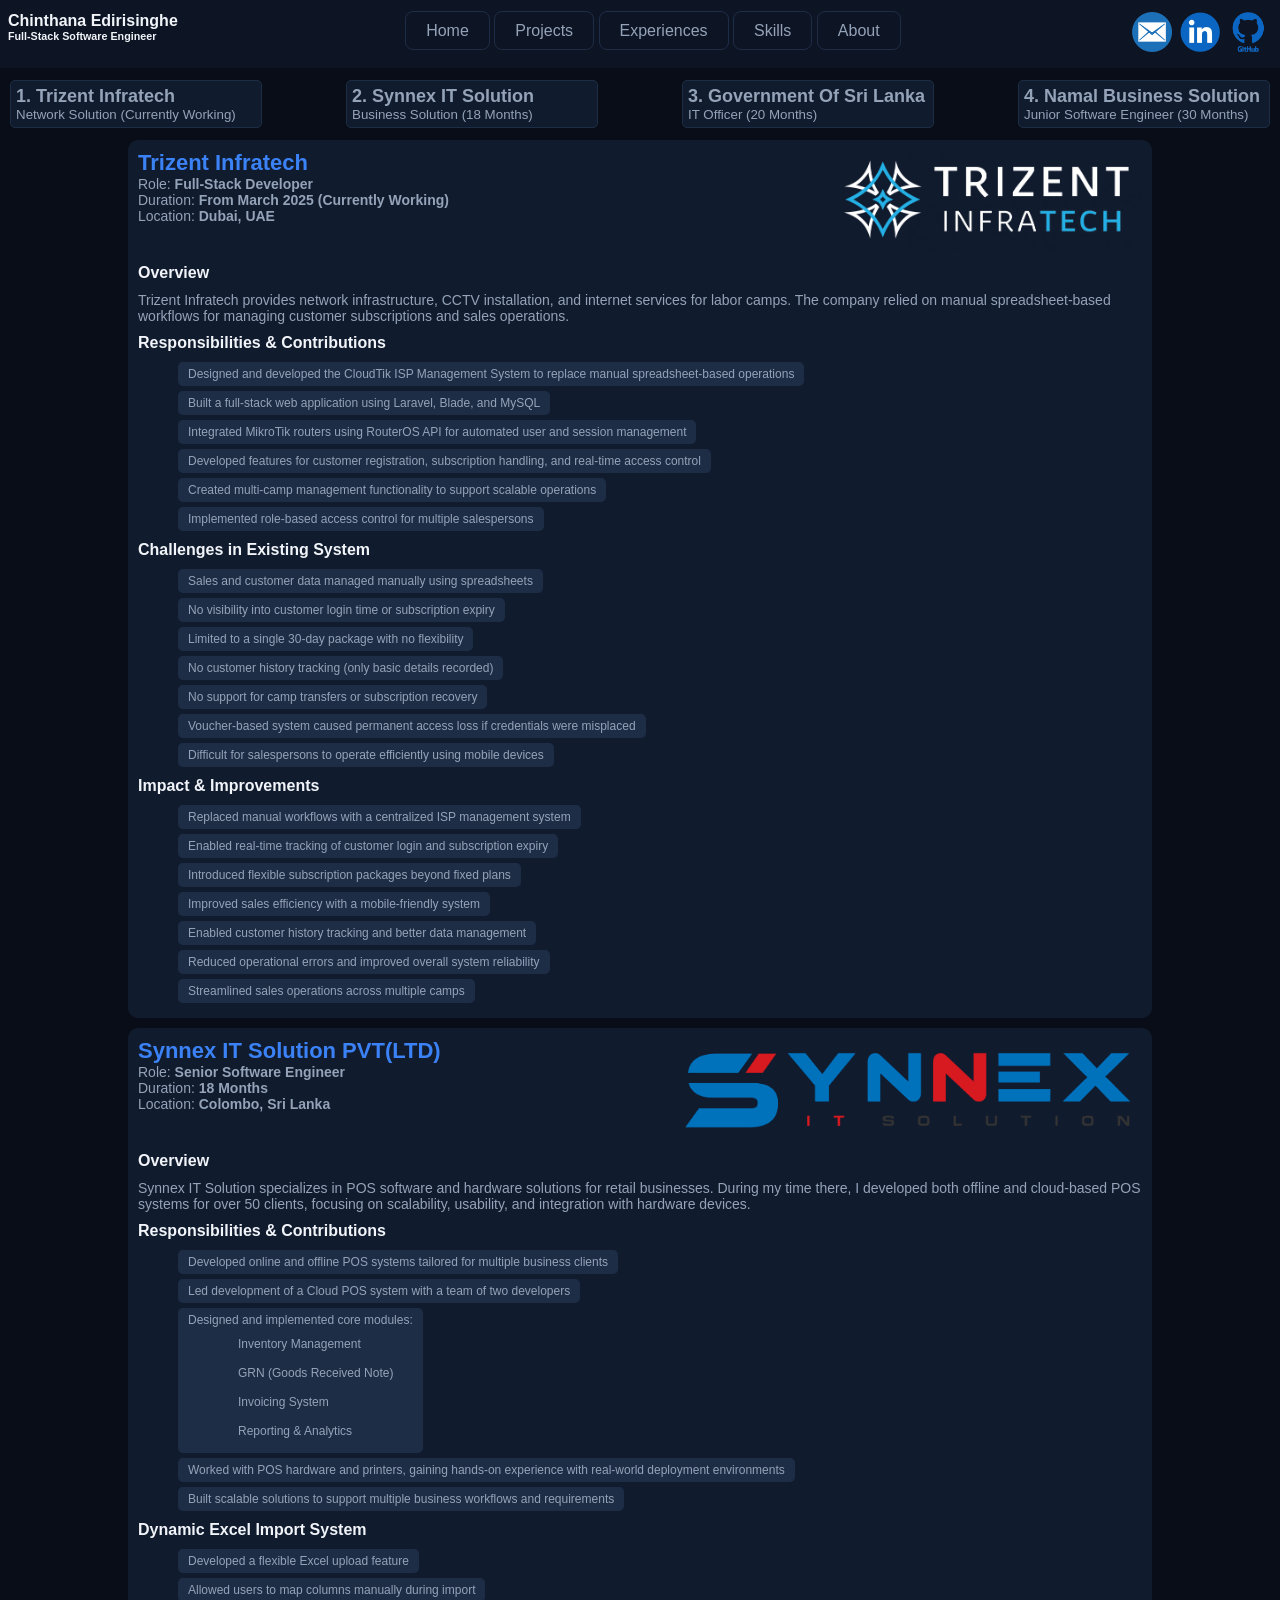
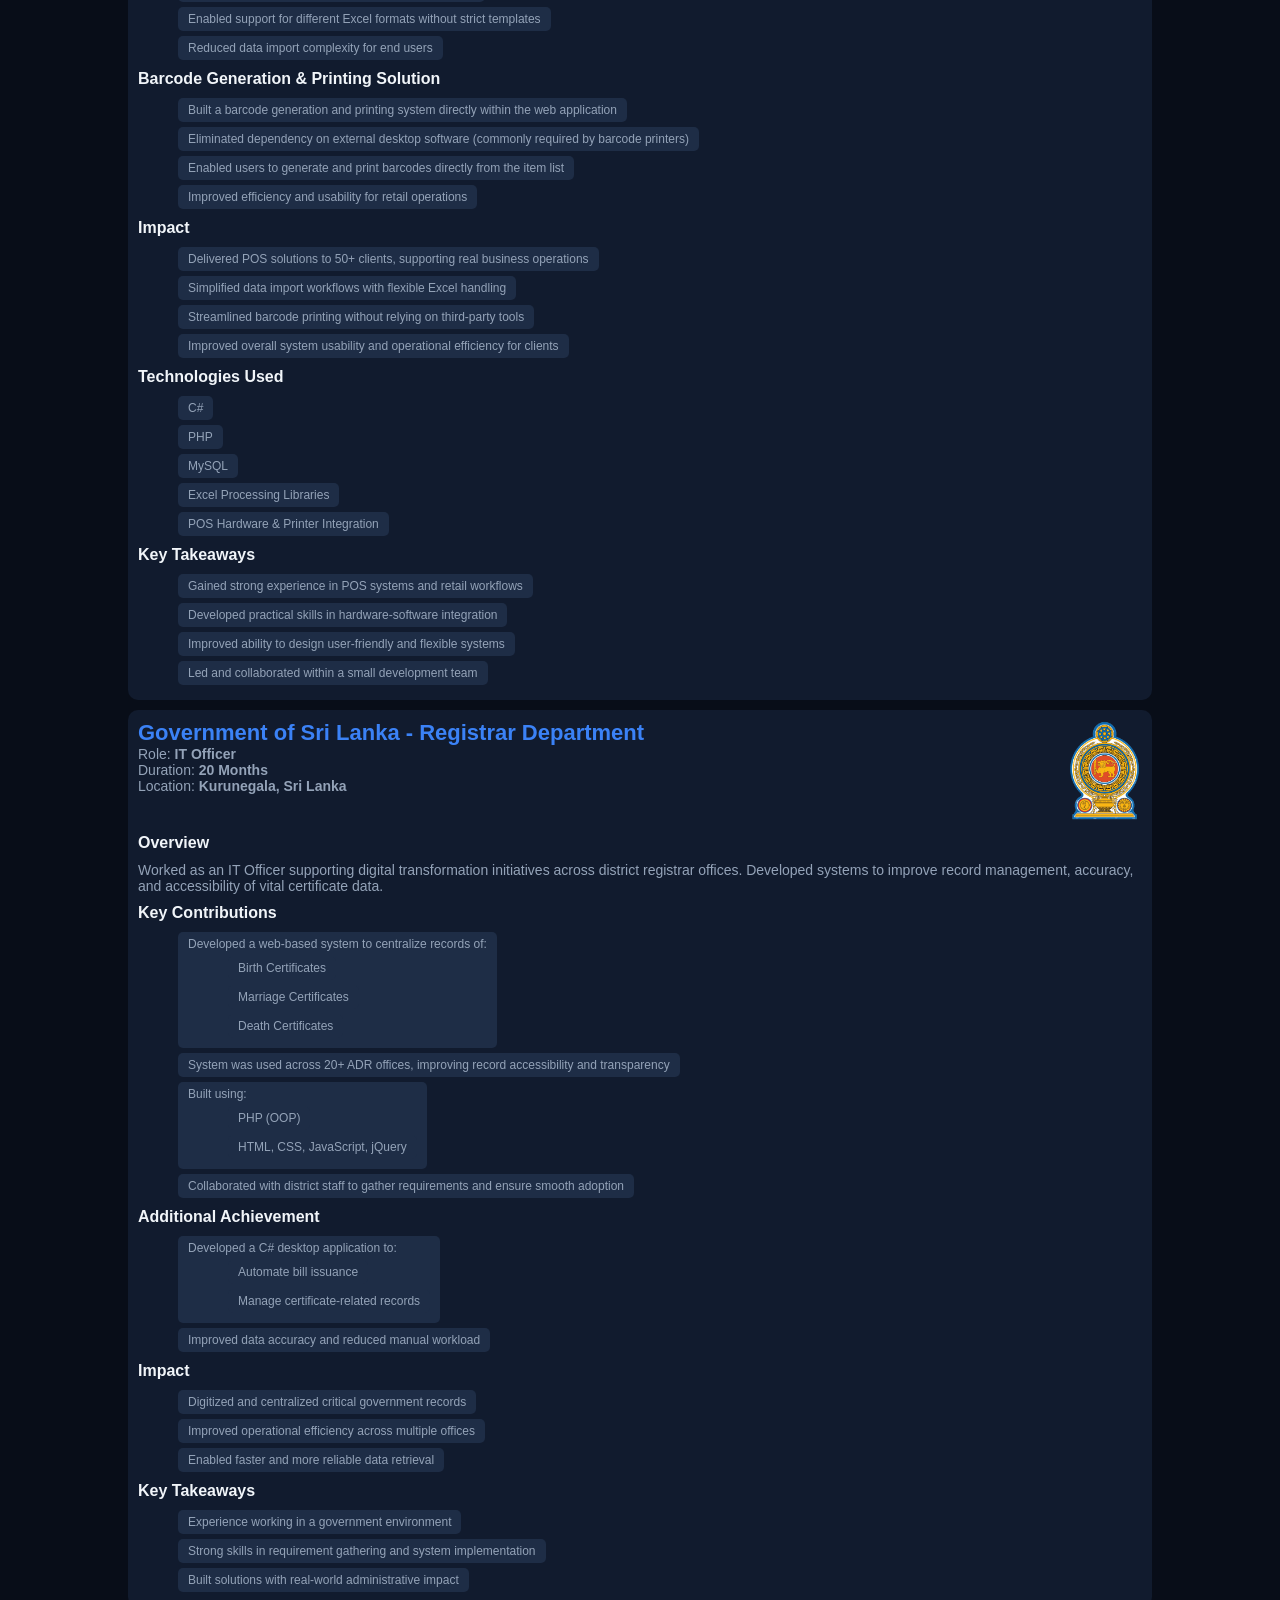
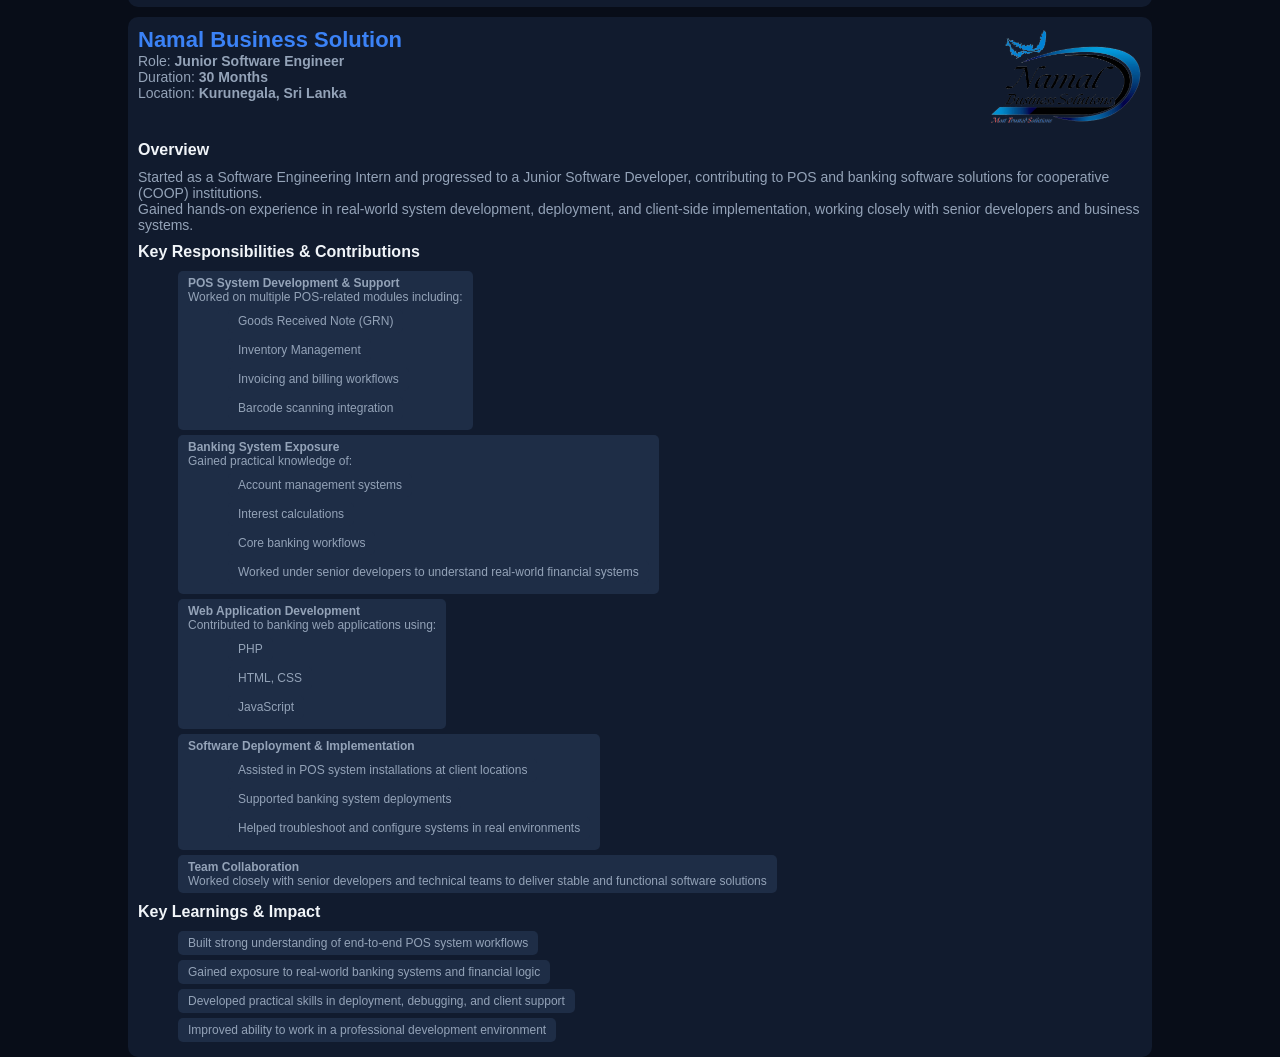
==== commit 62eed316: "experience 4 companies" ====
--- a/experiences.html
+++ b/experiences.html
@@ -15,11 +15,11 @@
             <h6>Full-Stack Software Engineer</h6>
         </div>
         <div id="nav-items">
-            <a href="#" class="nav-item-links">Home</a>
+            <a href="index.html" class="nav-item-links">Home</a>
             <a href="projects.html" class="nav-item-links">Projects</a>
             <a href="experiences.html" class="nav-item-links">Experiences</a>
-            <a href="#" class="nav-item-links">Skills</a>
-            <a href="#" class="nav-item-links">About</a>
+            <a href="index.html#sec_skills" class="nav-item-links">Skills</a>
+            <a href="index.html#sec_about" class="nav-item-links">About</a>
         </div>
         <div id="nav_contact">
             <a href="mailto:chinthana144@gmail.com" class="nav_icon_link">
@@ -66,10 +66,296 @@
         </button>
     </div>
 
-    
-
-    <div>
-        content
+    <div id="div_main">
+
+        <!-- trizent experience -->
+        <div class="exp_card">
+            <div class="div_title">
+                <div>
+                    <h5 class="h5_title">Trizent Infratech</h5>
+                    <p class="p_title_description">
+                        Role: <b>Full-Stack Developer</b>
+                        <br>
+                        Duration: <b>From March 2025 (Currently Working)</b>
+                        <br>
+                        Location: <b>Dubai, UAE</b>
+                    </p>
+                </div>
+                <div>
+                    <img src="assets/images/companies/trizent_logo_2.png" alt="" class="img_company_logo">
+                </div>
+            </div>
+
+            <h6>Overview</h6>
+            <p>
+                Trizent Infratech provides network infrastructure, CCTV installation, and internet services for labor camps. The company relied on manual spreadsheet-based workflows for managing customer subscriptions and sales operations.
+            </p>
+            
+            <h6>Responsibilities & Contributions</h6>
+            <ul>
+                <li>Designed and developed the CloudTik ISP Management System to replace manual spreadsheet-based operations</li>
+                <li>Built a full-stack web application using Laravel, Blade, and MySQL</li>
+                <li>Integrated MikroTik routers using RouterOS API for automated user and session management</li>
+                <li>Developed features for customer registration, subscription handling, and real-time access control</li>
+                <li>Created multi-camp management functionality to support scalable operations</li>
+                <li>Implemented role-based access control for multiple salespersons</li>
+            </ul>
+
+            <h6>Challenges in Existing System</h6>
+            <ul>
+                <li>Sales and customer data managed manually using spreadsheets</li>
+                <li>No visibility into customer login time or subscription expiry</li>
+                <li>Limited to a single 30-day package with no flexibility</li>
+                <li>No customer history tracking (only basic details recorded)</li>
+                <li>No support for camp transfers or subscription recovery</li>
+                <li>Voucher-based system caused permanent access loss if credentials were misplaced</li>
+                <li>Difficult for salespersons to operate efficiently using mobile devices</li>
+            </ul>
+
+            <h6>Impact & Improvements</h6>
+            <ul>
+                <li>Replaced manual workflows with a centralized ISP management system</li>
+                <li>Enabled real-time tracking of customer login and subscription expiry</li>
+                <li>Introduced flexible subscription packages beyond fixed plans</li>
+                <li>Improved sales efficiency with a mobile-friendly system</li>
+                <li>Enabled customer history tracking and better data management</li>
+                <li>Reduced operational errors and improved overall system reliability</li>
+                <li>Streamlined sales operations across multiple camps</li>
+            </ul>
+
+        </div>
+
+        <!-- Synnex Experience -->
+        <div class="exp_card">
+            <div class="div_title">
+                <div>
+                    <h5 class="h5_title">Synnex IT Solution PVT(LTD)</h5>
+                    <p class="p_title_description">
+                        Role: <b>Senior Software Engineer</b>
+                        <br>
+                        Duration: <b>18 Months</b>
+                        <br>
+                        Location: <b>Colombo, Sri Lanka</b>
+                    </p>
+                </div>
+                <div>
+                    <img src="assets/images/companies/synnex_logo.png" alt="" class="img_company_logo">
+                </div>
+            </div>
+
+            <h6>Overview</h6>
+            <p>
+                Synnex IT Solution specializes in POS software and hardware solutions for retail businesses. During my time there, I developed both offline and cloud-based POS systems for over 50 clients, focusing on scalability, usability, and integration with hardware devices.
+            </p>
+
+            <h6>Responsibilities & Contributions</h6>
+            <ul>
+                <li>Developed online and offline POS systems tailored for multiple business clients</li>
+                <li>Led development of a Cloud POS system with a team of two developers</li>
+                <li>
+                    Designed and implemented core modules:
+                    <ul>
+                        <li>Inventory Management</li>
+                        <li>GRN (Goods Received Note)</li>
+                        <li>Invoicing System</li>
+                        <li>Reporting & Analytics</li>
+                    </ul>
+                </li>
+                <li>Worked with POS hardware and printers, gaining hands-on experience with real-world deployment environments</li>
+                <li>Built scalable solutions to support multiple business workflows and requirements</li>
+            </ul>
+
+            <h6>Dynamic Excel Import System</h6>
+            <ul>
+                <li>Developed a flexible Excel upload feature</li>
+                <li>Allowed users to map columns manually during import</li>
+                <li>Enabled support for different Excel formats without strict templates</li>
+                <li>Reduced data import complexity for end users</li>
+            </ul>
+
+            <h6>Barcode Generation & Printing Solution</h6>
+            <ul>
+                <li>Built a barcode generation and printing system directly within the web application</li>
+                <li>Eliminated dependency on external desktop software (commonly required by barcode printers)</li>
+                <li>Enabled users to generate and print barcodes directly from the item list</li>
+                <li>Improved efficiency and usability for retail operations</li>
+            </ul>
+
+            <h6>Impact</h6>
+            <ul>
+                <li>Delivered POS solutions to 50+ clients, supporting real business operations</li>
+                <li>Simplified data import workflows with flexible Excel handling</li>
+                <li>Streamlined barcode printing without relying on third-party tools</li>
+                <li>Improved overall system usability and operational efficiency for clients</li>
+            </ul>
+
+            <h6>Technologies Used</h6>
+            <ul>
+                <li>C#</li>
+                <li>PHP</li>
+                <li>MySQL</li>
+                <li>Excel Processing Libraries</li>
+                <li>POS Hardware & Printer Integration</li>
+            </ul>
+
+            <h6>Key Takeaways</h6>
+            <ul>
+                <li>Gained strong experience in POS systems and retail workflows</li>
+                <li>Developed practical skills in hardware-software integration</li>
+                <li>Improved ability to design user-friendly and flexible systems</li>
+                <li>Led and collaborated within a small development team</li>
+            </ul>
+        </div>
+
+        <!-- goverment it officer -->
+        <div class="exp_card">
+            <div class="div_title">
+                <div>
+                    <h5 class="h5_title">Government of Sri Lanka - Registrar Department</h5>
+                    <p class="p_title_description">
+                        Role: <b>IT Officer</b>
+                        <br>
+                        Duration: <b>20 Months</b>
+                        <br>
+                        Location: <b>Kurunegala, Sri Lanka</b>
+                    </p>
+                </div>
+                <div>
+                    <img src="assets/images/companies/gov_logo.png" alt="" class="img_company_logo">
+                </div>
+            </div>
+
+            <h6>Overview</h6>
+            <p>
+                Worked as an IT Officer supporting digital transformation initiatives across district registrar offices. Developed systems to improve record management, accuracy, and accessibility of vital certificate data.
+            </p>
+
+            <h6>Key Contributions</h6>
+            <ul>
+                <li>
+                    Developed a web-based system to centralize records of:
+                    <ul>
+                        <li>Birth Certificates</li>
+                        <li>Marriage Certificates</li>
+                        <li>Death Certificates</li>
+                    </ul>
+                </li>
+                <li>System was used across 20+ ADR offices, improving record accessibility and transparency</li>
+                <li>
+                    Built using:
+                    <ul>
+                        <li>PHP (OOP)</li>
+                        <li>HTML, CSS, JavaScript, jQuery</li>
+                    </ul>
+                </li>
+                <li>Collaborated with district staff to gather requirements and ensure smooth adoption</li>
+            </ul>
+
+            <h6>Additional Achievement</h6>
+            <ul>
+                <li>
+                    Developed a C# desktop application to:
+                    <ul>
+                        <li>Automate bill issuance</li>
+                        <li>Manage certificate-related records</li>
+                    </ul>
+                </li>
+                <li>Improved data accuracy and reduced manual workload</li>
+            </ul>
+
+            <h6>Impact</h6>
+            <ul>
+                <li>Digitized and centralized critical government records</li>
+                <li>Improved operational efficiency across multiple offices</li>
+                <li>Enabled faster and more reliable data retrieval</li>
+            </ul>
+
+            <h6>Key Takeaways</h6>
+            <ul>
+                <li>Experience working in a government environment</li>
+                <li>Strong skills in requirement gathering and system implementation</li>
+                <li>Built solutions with real-world administrative impact</li>
+            </ul>
+        </div>
+
+        <!-- namal business solution -->
+        <div class="exp_card">
+            <div class="div_title">
+                <div>
+                    <h5 class="h5_title">Namal Business Solution</h5>
+                    <p class="p_title_description">
+                        Role: <b>Junior Software Engineer</b>
+                        <br>
+                        Duration: <b>30 Months</b>
+                        <br>
+                        Location: <b>Kurunegala, Sri Lanka</b>
+                    </p>
+                </div>
+                <div>
+                    <img src="assets/images/companies/namal_system_logo.png" alt="" class="img_company_logo">
+                </div>
+            </div>
+
+            <h6>Overview</h6>
+            <p>
+                Started as a Software Engineering Intern and progressed to a Junior Software Developer, contributing to POS and banking software solutions for cooperative (COOP) institutions.
+                <br>
+                Gained hands-on experience in real-world system development, deployment, and client-side implementation, working closely with senior developers and business systems.
+            </p>
+
+            <h6>Key Responsibilities & Contributions</h6>
+            <ul>
+                <li>
+                    <b>POS System Development & Support</b><br>
+                    Worked on multiple POS-related modules including:
+                    <ul>
+                        <li>Goods Received Note (GRN)</li>
+                        <li>Inventory Management</li>
+                        <li>Invoicing and billing workflows</li>
+                        <li>Barcode scanning integration</li>
+                    </ul>
+                </li>
+                <li>
+                    <b>Banking System Exposure</b><br>
+                    Gained practical knowledge of:
+                    <ul>
+                        <li>Account management systems</li>
+                        <li>Interest calculations</li>
+                        <li>Core banking workflows</li>
+                        <li>Worked under senior developers to understand real-world financial systems</li>
+                    </ul>
+                </li>
+                <li>
+                    <b>Web Application Development</b> <br>
+                    Contributed to banking web applications using:
+                    <ul>
+                        <li>PHP</li>
+                        <li>HTML, CSS</li>
+                        <li>JavaScript</li>
+                    </ul>
+                </li>
+                <li>
+                    <b>Software Deployment & Implementation</b>
+                    <ul>
+                        <li>Assisted in POS system installations at client locations</li>
+                        <li>Supported banking system deployments</li>
+                        <li>Helped troubleshoot and configure systems in real environments</li>
+                    </ul>
+                </li>
+                <li>
+                    <b>Team Collaboration</b><br>
+                    Worked closely with senior developers and technical teams to deliver stable and functional software solutions
+                </li>
+            </ul>
+
+            <h6>Key Learnings & Impact</h6>
+            <ul>
+                <li>Built strong understanding of end-to-end POS system workflows
+                <li>Gained exposure to real-world banking systems and financial logic
+                <li>Developed practical skills in deployment, debugging, and client support
+                <li>Improved ability to work in a professional development environment</li>
+            </ul>
+        </div>
     </div>
 </body>
 </html>
--- a/css/experience_style.css
+++ b/css/experience_style.css
@@ -42,4 +42,59 @@
 
 .btn_title{
     font-size: 18px;
+}
+
+/* main */
+#div_main{
+    margin-top: 70px;
+}
+
+.exp_card{
+    width: 80%;
+    margin-left: 10%;
+    margin-top: 10px;
+    padding: 10px;
+    background-color: var(--card-color);
+    border-radius: 10px;
+}
+.exp_card h6{
+    font-size: 16px;
+    color: var(--main-text);
+    margin: 10px 0;
+}
+.exp_card p{
+    font-size: 14px;
+    color: var(--secondary-text);
+}
+.exp_card ul{
+    list-style-type: none;
+}
+.exp_card li{
+    font-size: 12px;
+    color: var(--secondary-text);
+    background-color: var(--border-color);
+    margin: 5px 0;
+    padding: 5px 10px;
+    /* box-shadow: 0 0 20px var(--border-color); */
+    border-radius: 5px;
+    width: fit-content;
+}
+
+.div_title{
+    display: flex;
+    flex-direction: row;
+    justify-content: space-between;
+}
+.h5_title{
+    font-size: 22px;
+    font-family: sans-serif;
+    color: var(--primary-accent);
+}
+.p_title_description{
+    color: var(--secondary-text);
+    font-size: 14px;
+}
+.img_company_logo{
+    height: 100px;
+    width: auto;
 }
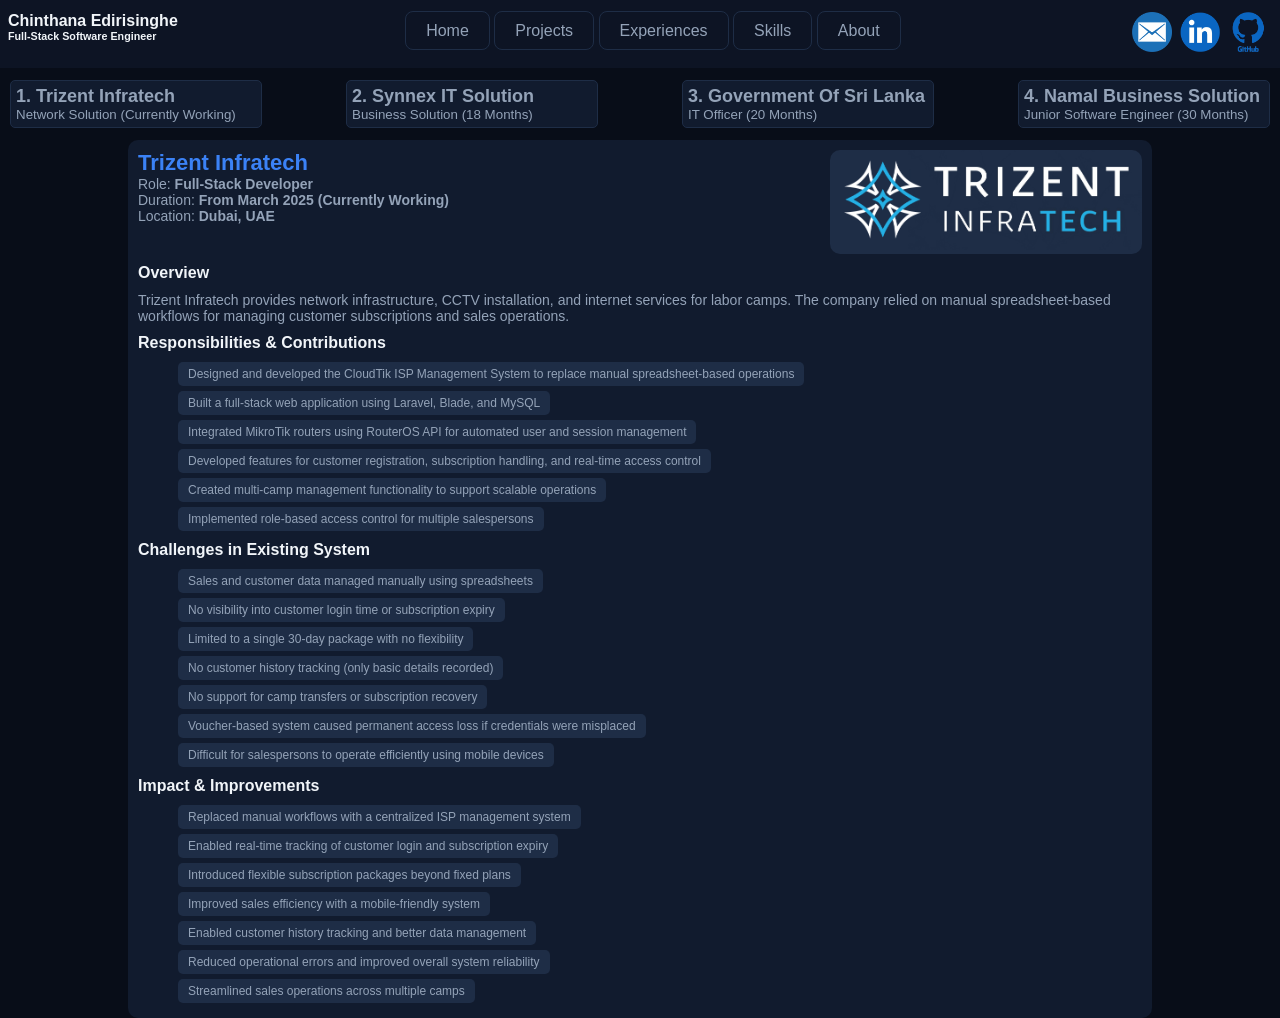
==== commit 4bcf957b: "experience button" ====
--- a/experiences.html
+++ b/experiences.html
@@ -37,28 +37,28 @@
     <div id="div_top_space"></div>
 
     <div id="exp_navbar">
-        <button>
+        <button class="btn_experience" onclick="toggleExperience('exp_trizent')">
             <div>
                 <h6 class="btn_title">1. Trizent Infratech</h6>
                 <p>Network Solution (Currently Working)</p>
             </div>
         </button>
 
-        <button>
+        <button class="btn_experience" onclick="toggleExperience('exp_synnex')">
             <div>
                 <h6 class="btn_title">2. Synnex IT Solution</h6>
                 <p>Business Solution (18 Months)</p>
             </div>
         </button>
 
-        <button>
+        <button class="btn_experience" onclick="toggleExperience('exp_it_officer')">
             <div>
-                <h6 class="btn_title">3. Government Of Sri Lanka</h6>
+                <h6 class="btn_title" >3. Government Of Sri Lanka</h6>
                 <p>IT Officer (20 Months)</p>
             </div>
         </button>
 
-        <button>
+        <button class="btn_experience" onclick="toggleExperience('exp_nbs')">
             <div>
                 <h6 class="btn_title">4. Namal Business Solution</h6>
                 <p>Junior Software Engineer (30 Months)</p>
@@ -69,7 +69,7 @@
     <div id="div_main">
 
         <!-- trizent experience -->
-        <div class="exp_card">
+        <div class="exp_card" id="exp_trizent">
             <div class="div_title">
                 <div>
                     <h5 class="h5_title">Trizent Infratech</h5>
@@ -81,7 +81,7 @@
                         Location: <b>Dubai, UAE</b>
                     </p>
                 </div>
-                <div>
+                <div class="div_logo">
                     <img src="assets/images/companies/trizent_logo_2.png" alt="" class="img_company_logo">
                 </div>
             </div>
@@ -126,7 +126,7 @@
         </div>
 
         <!-- Synnex Experience -->
-        <div class="exp_card">
+        <div class="exp_card" id="exp_synnex">
             <div class="div_title">
                 <div>
                     <h5 class="h5_title">Synnex IT Solution PVT(LTD)</h5>
@@ -138,7 +138,7 @@
                         Location: <b>Colombo, Sri Lanka</b>
                     </p>
                 </div>
-                <div>
+                <div class="div_logo">
                     <img src="assets/images/companies/synnex_logo.png" alt="" class="img_company_logo">
                 </div>
             </div>
@@ -208,7 +208,7 @@
         </div>
 
         <!-- goverment it officer -->
-        <div class="exp_card">
+        <div class="exp_card" id="exp_it_officer">
             <div class="div_title">
                 <div>
                     <h5 class="h5_title">Government of Sri Lanka - Registrar Department</h5>
@@ -220,7 +220,7 @@
                         Location: <b>Kurunegala, Sri Lanka</b>
                     </p>
                 </div>
-                <div>
+                <div class="div_logo">
                     <img src="assets/images/companies/gov_logo.png" alt="" class="img_company_logo">
                 </div>
             </div>
@@ -279,7 +279,7 @@
         </div>
 
         <!-- namal business solution -->
-        <div class="exp_card">
+        <div class="exp_card" id="exp_nbs">
             <div class="div_title">
                 <div>
                     <h5 class="h5_title">Namal Business Solution</h5>
@@ -291,7 +291,7 @@
                         Location: <b>Kurunegala, Sri Lanka</b>
                     </p>
                 </div>
-                <div>
+                <div class="div_logo">
                     <img src="assets/images/companies/namal_system_logo.png" alt="" class="img_company_logo">
                 </div>
             </div>
@@ -356,6 +356,9 @@
                 <li>Improved ability to work in a professional development environment</li>
             </ul>
         </div>
+
     </div>
+
+    <script src="js/experience_script.js"></script>
 </body>
 </html>
--- a/css/experience_style.css
+++ b/css/experience_style.css
@@ -30,7 +30,8 @@
     flex-direction: row;
     justify-content: space-between;
 }
-#exp_navbar button{
+
+.btn_experience{
     width: 20%;
     padding: 5px;
     text-align: left;
@@ -38,6 +39,10 @@
     color: var(--secondary-text);
     border: 1px solid var(--border-color);
     border-radius: 5px;
+    transition: all 0.3s ease;
+}
+.btn_experience:hover{
+    border-color: var(--bright-accent);
 }
 
 .btn_title{
@@ -85,6 +90,11 @@
     flex-direction: row;
     justify-content: space-between;
 }
+.div_logo{
+    overflow: hidden;
+    border-radius: 10px;
+    background-color: var(--border-color);    
+}
 .h5_title{
     font-size: 22px;
     font-family: sans-serif;
@@ -97,4 +107,21 @@
 .img_company_logo{
     height: 100px;
     width: auto;
+}
+
+.active{
+    display: block;
+    animation: fadeIn 0.4s ease-in-out;
+}
+
+@keyframes fadeIn {
+    from {
+        opacity: 0;
+        transform: translateY(20px);
+    }
+
+    to {
+        opacity: 1;
+        transform: translateY(0);
+    }
 }
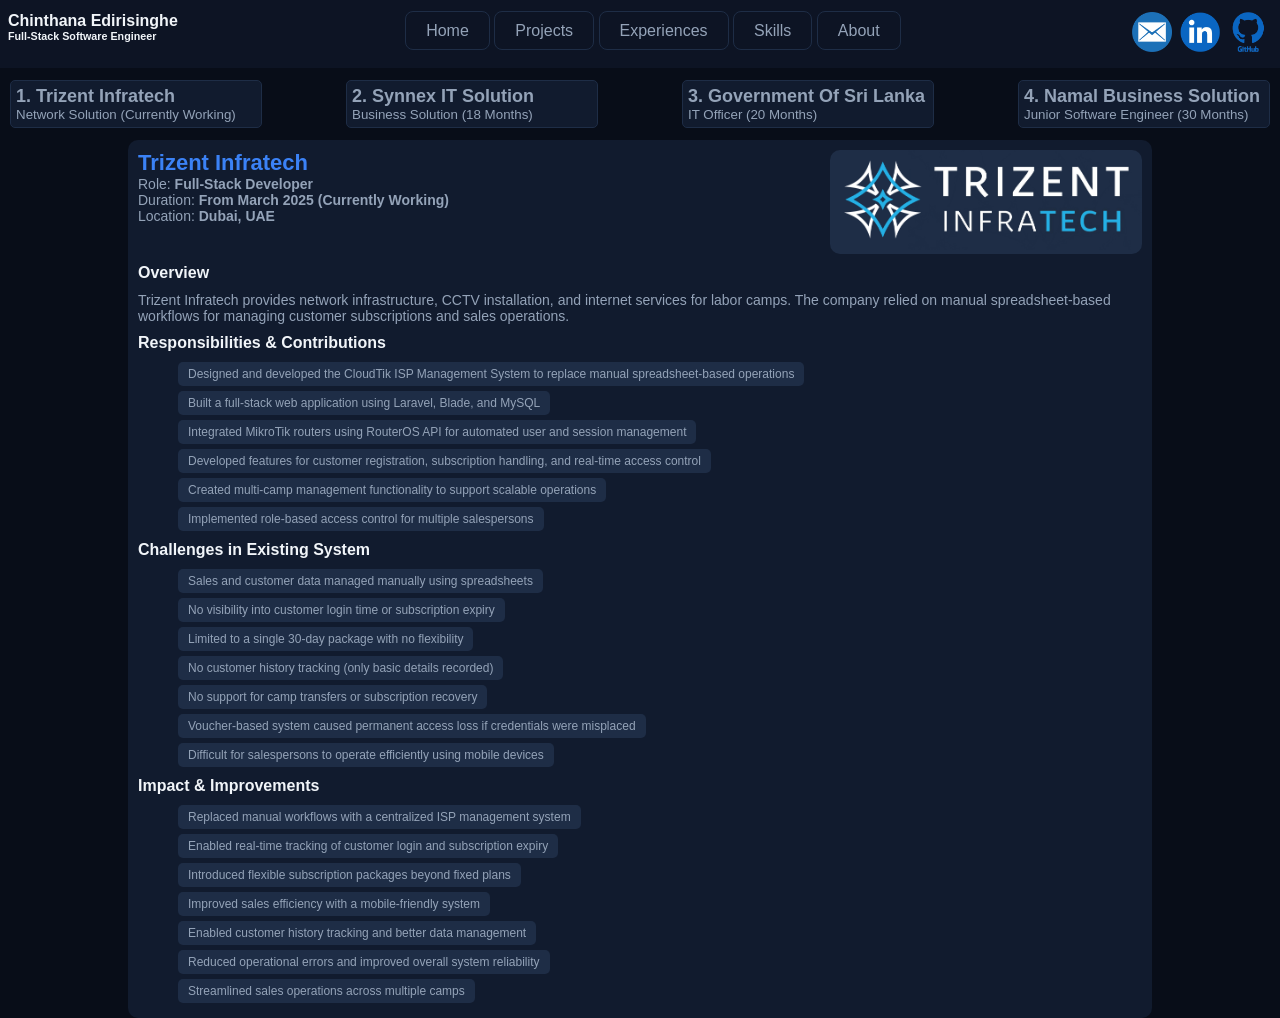
==== commit 8054120b: "responsive design 1" ====
--- a/experiences.html
+++ b/experiences.html
@@ -34,7 +34,32 @@
         </div>
     </div>
 
+    <div id="nav_mobile">
+        <div id="nav_mobile_top">
+            <div>
+                <h4>Chinthana Edirisinghe</h4>
+                <h6>Full-Stack Software Engineer</h6>
+            </div>
+            
+            <div id="nav_mobile_toggle" onclick="toggleMobileNavbar()">
+                <div class="nav_mobile_toggle_line"></div>
+                <div class="nav_mobile_toggle_line"></div>
+                <div class="nav_mobile_toggle_line"></div>
+            </div>
+        </div>
+    </div>
+
     <div id="div_top_space"></div>
+
+    <div id="sidebar">
+        <div id="sidebar_items">
+            <a href="index.html" class="side_item_links">Home</a>
+            <a href="projects.html" class="side_item_links">Projects</a>
+            <a href="experiences.html" class="side_item_links">Experiences</a>
+            <a href="index.html#sec_skills" class="side_item_links">Skills</a>
+            <a href="index.html#sec_contact" class="side_item_links">Contact</a>
+        </div>
+    </div>
 
     <div id="exp_navbar">
         <button class="btn_experience" onclick="toggleExperience('exp_trizent')">
@@ -356,9 +381,9 @@
                 <li>Improved ability to work in a professional development environment</li>
             </ul>
         </div>
-
-    </div>
-
+    </div>
+
+    <script src="js/navbar_script.js"></script>
     <script src="js/experience_script.js"></script>
 </body>
 </html>
--- a/css/nav-style.css
+++ b/css/nav-style.css
@@ -9,6 +9,49 @@
     width: 100%;
     z-index: 100;
 }
+#nav_mobile{
+    display: none;
+}
+#nav_mobile_items{
+    z-index: 200;
+    top: 50px;
+    right: 10px;
+    transition: all 0.4s ease;
+}
+
+#sidebar{
+    display: none;;
+    position: fixed;
+    z-index: 200;
+    top: 50px;
+    right: 0px;
+    border-radius: 10px;
+    padding: 10px;
+    background-color: var(--border-color);
+    width: 60%;
+}
+#sidebar_items{
+    display: flex;
+    flex-direction: column;
+    justify-content: end;
+}
+.side_item_links{
+    text-decoration: none;
+    padding: 10px;
+    width: 100%;
+    border: 1px solid var(--primary-accent);
+    border-radius: 5px;
+    margin: 5px 0;
+    color: var(--main-text);
+}
+
+.nav_mobile_toggle_line{
+    width: 30px;
+    height: 3px;
+    background-color: var(--main-text);
+    margin: 6px 0;
+}
+
 #nav_contact{
     display: flex;
     flex-direction: row;
@@ -41,3 +84,22 @@
 .nav_icon_link img:hover{
     transform: scale(1.05);
 }
+
+@media screen and (max-width: 768px){
+    #navbar{
+        display: none;
+    }
+    #nav_mobile{
+        display:block;
+    }
+    #nav_mobile_top{
+        display: flex;
+        flex-direction: row;
+        justify-content: space-between;
+        padding: 12px 8px;
+        background-color: var(--secondary-background);
+        position: fixed;
+        width: 100%;
+        z-index: 100;
+    }
+}
--- a/css/experience_style.css
+++ b/css/experience_style.css
@@ -124,4 +124,17 @@
         opacity: 1;
         transform: translateY(0);
     }
+}
+
+@media screen and (max-width: 768px){
+    #exp_navbar{
+        display: none;
+    }
+    .exp_card{
+        width: 100%;
+        margin-left: 0;
+    }
+    .div_title{
+        flex-direction: column;
+    }
 }
